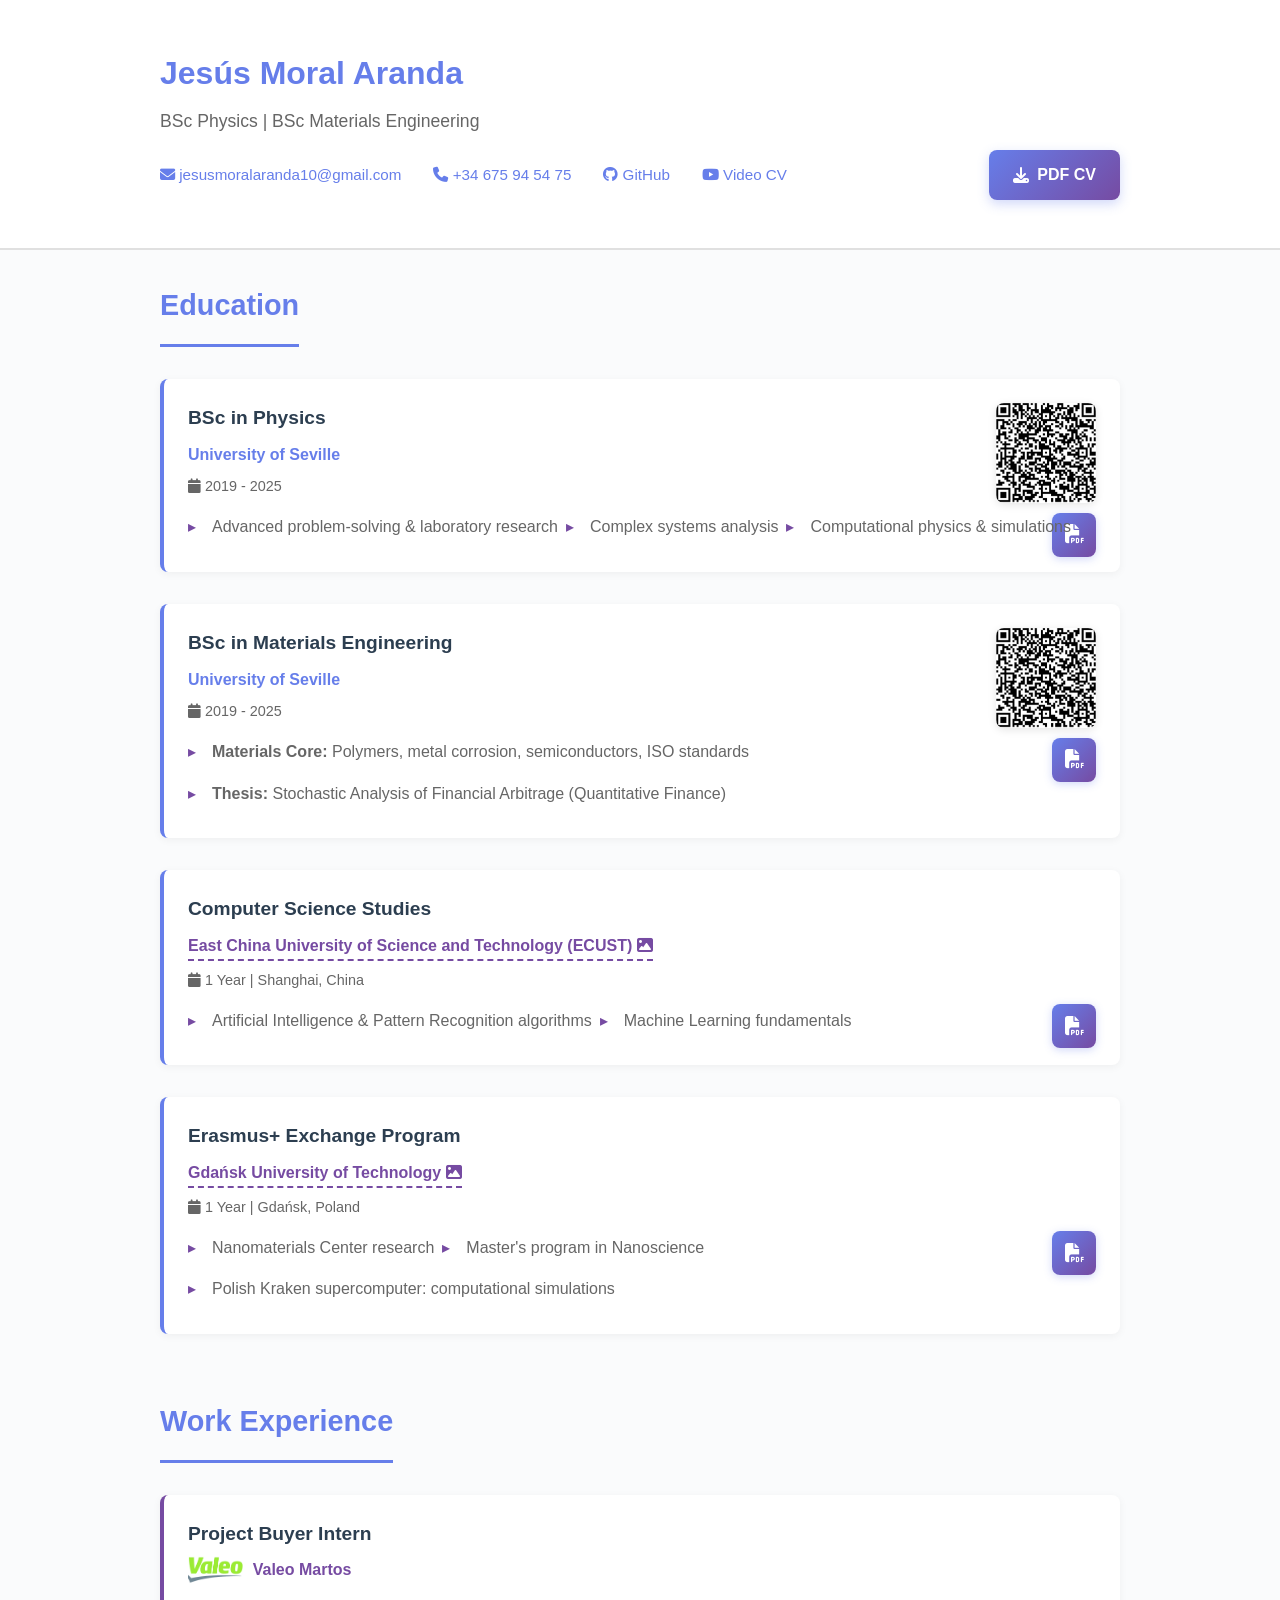
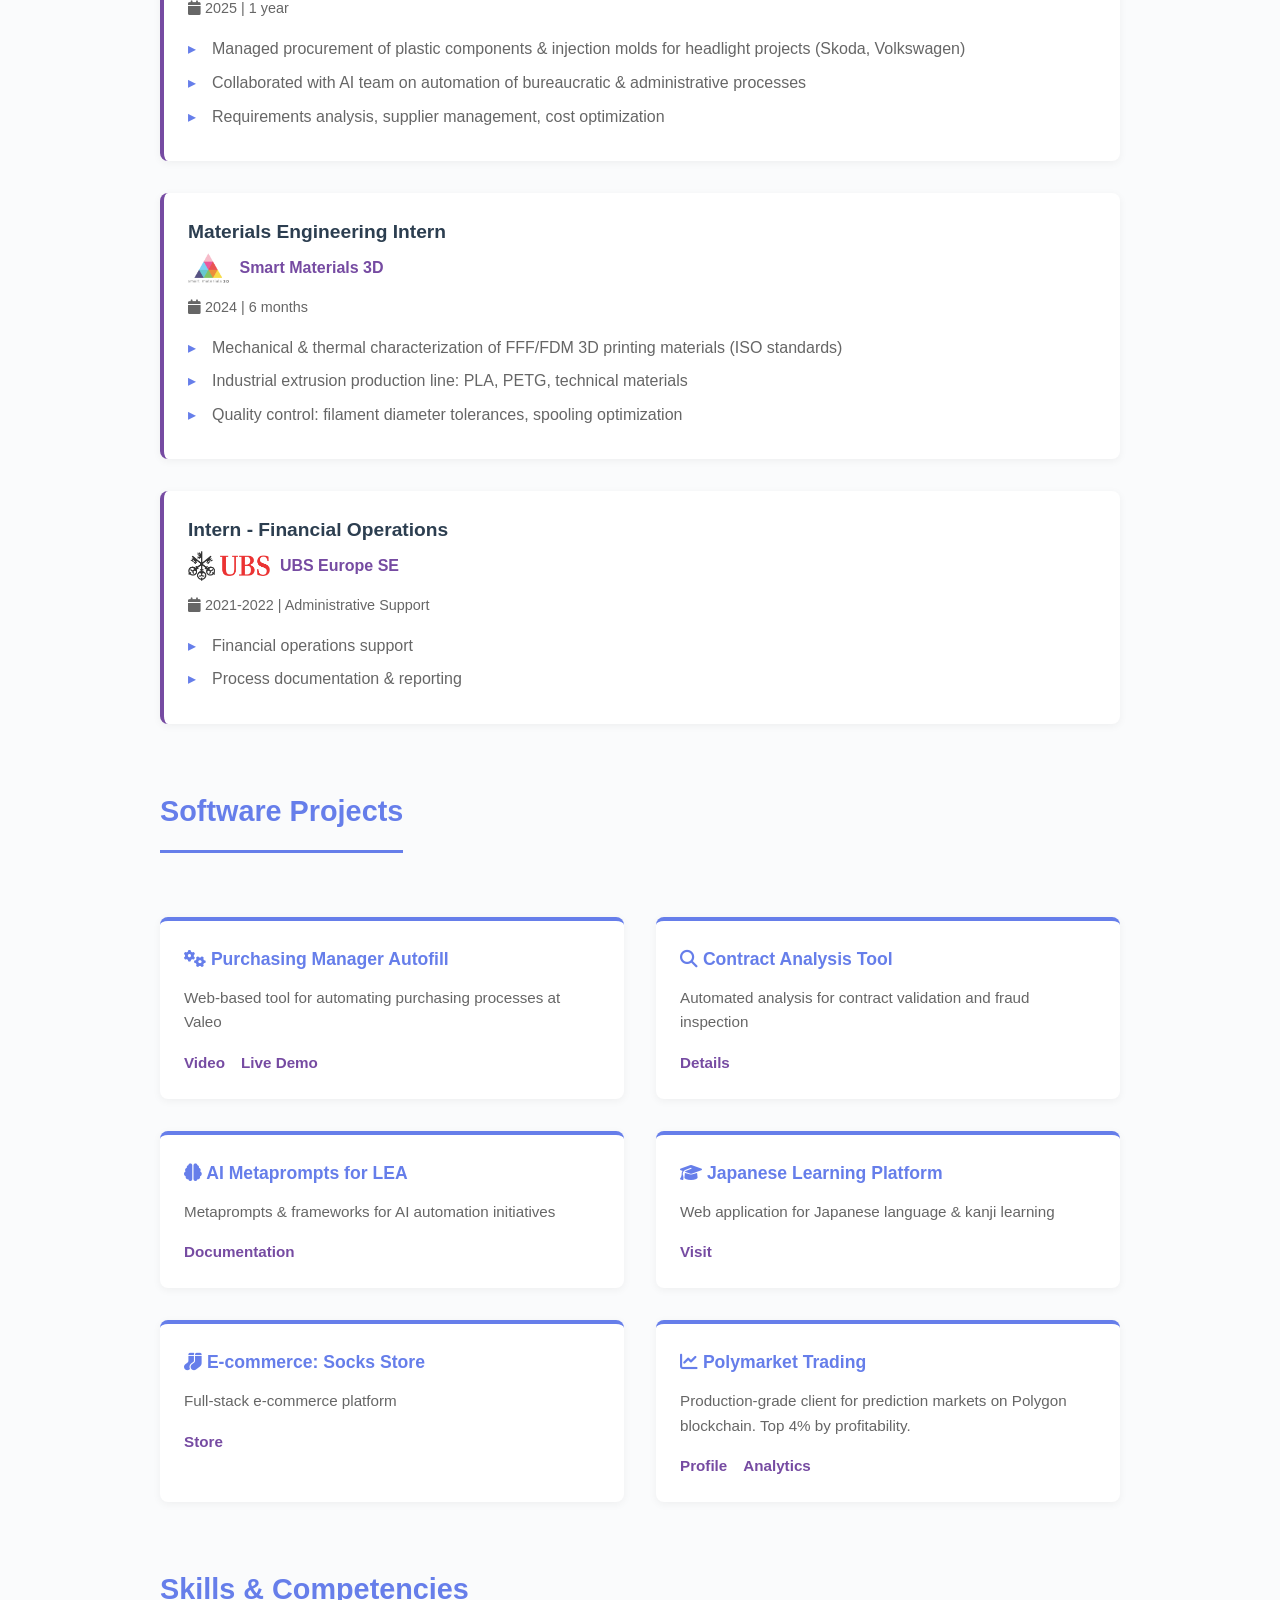
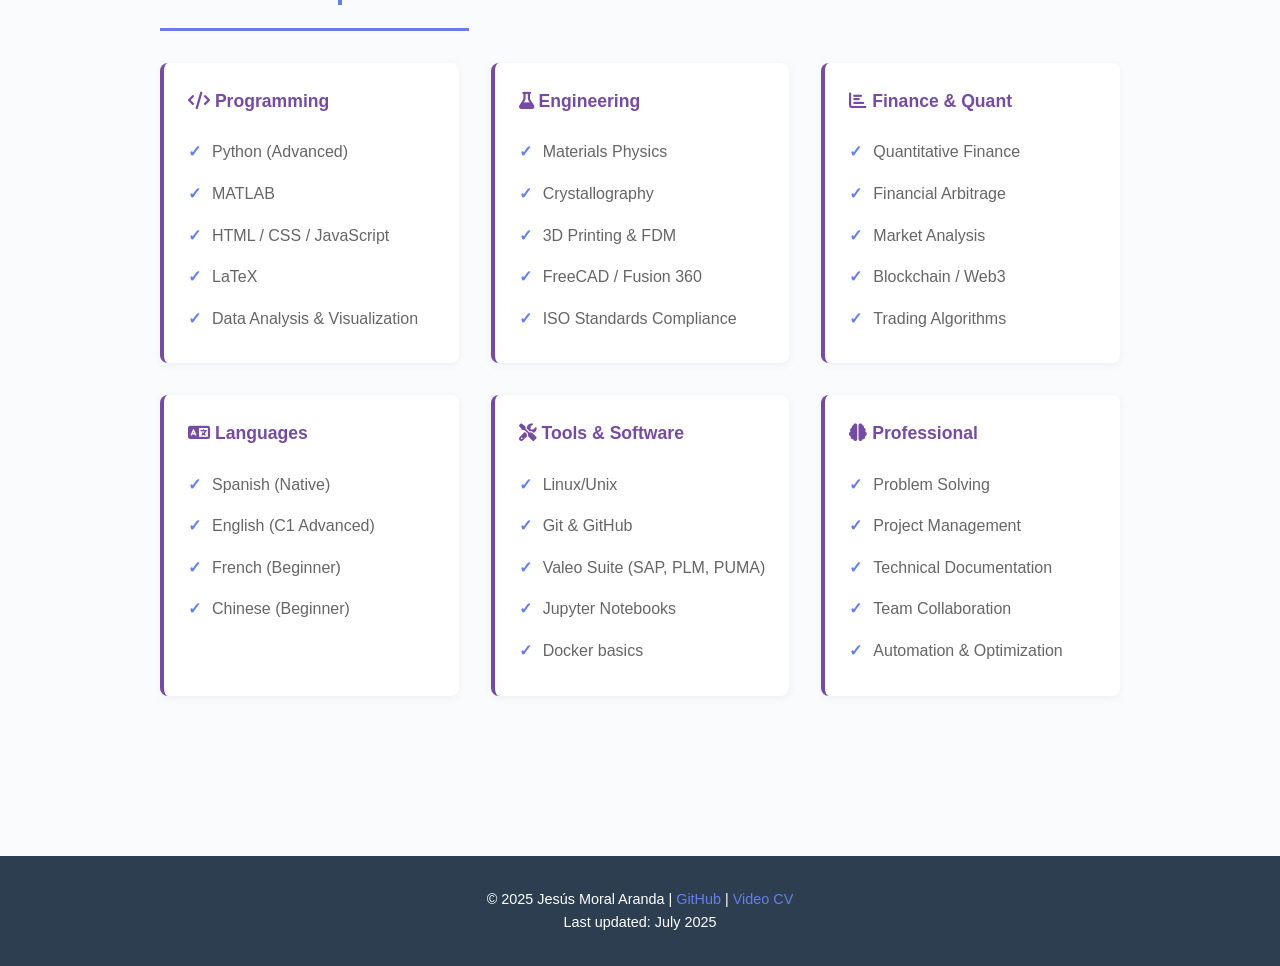
==== docs/index.html @ 6f77e560 "feat: add PDF button for Physics thesis" ====
<!DOCTYPE html>
<html lang="en">
<head>
    <meta charset="UTF-8">
    <meta name="viewport" content="width=device-width, initial-scale=1.0">
    <title>Jesús Moral Aranda - CV & Portfolio</title>
    <link rel="stylesheet" href="https://cdnjs.cloudflare.com/ajax/libs/font-awesome/6.4.0/css/all.min.css">
    <link rel="stylesheet" href="styles.css">
</head>
<body>
    <!-- HEADER -->
    <header>
        <div class="header-container">
            <div class="header-row">
                <div class="header-content">
                    <h1>Jesús Moral Aranda</h1>
                    <p class="title">BSc Physics | BSc Materials Engineering</p>
                </div>
            </div>
            <div class="header-row">
                <div class="header-contact">
                    <a href="mailto:jesusmoralaranda10@gmail.com"><i class="fas fa-envelope"></i> jesusmoralaranda10@gmail.com</a>
                    <a href="tel:+34675945475"><i class="fas fa-phone"></i> +34 675 94 54 75</a>
                    <a href="https://github.com/jeshopenhauer" target="_blank"><i class="fab fa-github"></i> GitHub</a>
                    <a href="https://youtu.be/NktT4GF78wQ?si=XK__W5Q9fHBmczkT" target="_blank"><i class="fab fa-youtube"></i> Video CV</a>
                </div>
                <a href="cv.pdf" class="download-btn" download><i class="fas fa-download"></i> PDF CV</a>
            </div>
        </div>
    </header>

    <div class="container">
        <!-- EDUCATION SECTION -->
        <section id="education">
            <h2 class="section-title">Education</h2>
            <div class="education-grid">
                
                <!-- University of Seville - Physics -->
                <div class="education-item">
                    <h3>BSc in Physics</h3>
                    <p class="institution">University of Seville</p>
                    <p class="duration"><i class="fas fa-calendar"></i> 2019 - 2025</p>
                    <img src="qr.png" alt="QR Code" class="qr-code">
                    <button class="pdf-button" onclick="openPdfModal('tfg_physics.pdf')" title="View Thesis"><i class="fas fa-file-pdf"></i></button>
                    <ul>
                        <li>Advanced problem-solving & laboratory research</li>
                        <li>Complex systems analysis</li>
                        <li>Computational physics & simulations</li>
                    </ul>
                </div>

                <!-- University of Seville - Materials Engineering -->
                <div class="education-item">
                    <h3>BSc in Materials Engineering</h3>
                    <p class="institution">University of Seville</p>
                    <p class="duration"><i class="fas fa-calendar"></i> 2019 - 2025</p>
                    <img src="qr.png" alt="QR Code" class="qr-code">
                    <button class="pdf-button" onclick="openPdfModal('tfgv2-3.pdf')" title="View Thesis"><i class="fas fa-file-pdf"></i></button>
                    <ul>
                        <li><strong>Materials Core:</strong> Polymers, metal corrosion, semiconductors, ISO standards</li>
                        <li><strong>Thesis:</strong> Stochastic Analysis of Financial Arbitrage (Quantitative Finance)</li>
                    </ul>
                </div>

                <!-- ECUST Shanghai -->
                <div class="education-item">
                    <h3>Computer Science Studies</h3>
                    <p class="institution"><span class="hover-image">East China University of Science and Technology (ECUST) <i class="fas fa-image"></i>
                        <span class="image-tooltip">
                            <img src="shanghai.jpg" alt="ECUST Shanghai" onerror="this.src='data:image/svg+xml,%3Csvg xmlns=%22http://www.w3.org/2000/svg%22 width=%22200%22 height=%22120%22%3E%3Crect fill=%22%23ddd%22 width=%22200%22 height=%22120%22/%3E%3Ctext x=%2250%25%22 y=%2250%25%22 text-anchor=%22middle%22 dy=%22.3em%22 fill=%22%23999%22%3EShanghai Campus%3C/text%3E%3C/svg%3E'">
                        </span>
                    </span></p>
                    <p class="duration"><i class="fas fa-calendar"></i> 1 Year | Shanghai, China</p>
                    <button class="pdf-button" onclick="openPdfModal('titanic_final_85.pdf')" title="View Paper"><i class="fas fa-file-pdf"></i></button>
                    <ul>
                        <li>Artificial Intelligence & Pattern Recognition algorithms</li>
                        <li>Machine Learning fundamentals</li>
                    </ul>
                </div>

                <!-- Gdańsk University -->
                <div class="education-item">
                    <h3>Erasmus+ Exchange Program</h3>
                    <p class="institution"><span class="hover-image">Gdańsk University of Technology <i class="fas fa-image"></i>
                        <span class="image-tooltip">
                            <img src="schopenhauer_house_gdansk.jpeg" alt="Gdańsk" onerror="this.src='data:image/svg+xml,%3Csvg xmlns=%22http://www.w3.org/2000/svg%22 width=%22200%22 height=%22120%22%3E%3Crect fill=%22%23ddd%22 width=%22200%22 height=%22120%22/%3E%3Ctext x=%2250%25%22 y=%2250%25%22 text-anchor=%22middle%22 dy=%22.3em%22 fill=%22%23999%22%3EGdańsk Campus%3C/text%3E%3C/svg%3E'">
                            <img src="gdansk2.png" alt="Gdańsk 2" onerror="this.src='data:image/svg+xml,%3Csvg xmlns=%22http://www.w3.org/2000/svg%22 width=%22200%22 height=%22120%22%3E%3Crect fill=%22%23ddd%22 width=%22200%22 height=%22120%22/%3E%3Ctext x=%2250%25%22 y=%2250%25%22 text-anchor=%22middle%22 dy=%22.3em%22 fill=%22%23999%22%3EGdańsk%3C/text%3E%3C/svg%3E'">
                        </span>
                    </span></p>
                    <p class="duration"><i class="fas fa-calendar"></i> 1 Year | Gdańsk, Poland</p>
                    <button class="pdf-button" onclick="openPdfModal('PoM-Project-ZnFe2O4 (1).pdf')" title="View Paper"><i class="fas fa-file-pdf"></i></button>
                    <ul>
                        <li>Nanomaterials Center research</li>
                        <li>Master's program in Nanoscience</li>
                        <li>Polish Kraken supercomputer: computational simulations</li>
                    </ul>
                </div>

            </div>
        </section>

        <!-- EXPERIENCE SECTION -->
        <section id="experience">
            <h2 class="section-title">Work Experience</h2>
            <div class="experience-grid">
                
                <!-- Valeo -->
                <div class="experience-item">
                    <h3>Project Buyer Intern</h3>
                    <p class="company"><img src="valeo.png" alt="Valeo Logo" title="Valeo"> Valeo Martos</p>
                    <p class="duration"><i class="fas fa-calendar"></i> 2025 | 1 year</p>
                    <ul>
                        <li>Managed procurement of plastic components & injection molds for headlight projects (Skoda, Volkswagen)</li>
                        <li>Collaborated with AI team on automation of bureaucratic & administrative processes</li>
                        <li>Requirements analysis, supplier management, cost optimization</li>
                    </ul>
                </div>

                <!-- Smart Materials 3D -->
                <div class="experience-item">
                    <h3>Materials Engineering Intern</h3>
                    <p class="company"><img src="smart3d.png" alt="Smart Materials 3D Logo" title="Smart Materials 3D"> Smart Materials 3D</p>
                    <p class="duration"><i class="fas fa-calendar"></i> 2024 | 6 months</p>
                    <ul>
                        <li>Mechanical & thermal characterization of FFF/FDM 3D printing materials (ISO standards)</li>
                        <li>Industrial extrusion production line: PLA, PETG, technical materials</li>
                        <li>Quality control: filament diameter tolerances, spooling optimization</li>
                    </ul>
                </div>

                <!-- UBS -->
                <div class="experience-item">
                    <h3>Intern - Financial Operations</h3>
                    <p class="company"><img src="UBS_Logo.png" alt="UBS Logo" title="UBS"> UBS Europe SE</p>
                    <p class="duration"><i class="fas fa-calendar"></i> 2021-2022 | Administrative Support</p>
                    <ul>
                        <li>Financial operations support</li>
                        <li>Process documentation & reporting</li>
                    </ul>
                </div>

            </div>
        </section>

        <!-- PROJECTS SECTION -->
        <section id="projects">
            <h2 class="section-title">Software Projects</h2>
            <div class="projects-grid">
                
                <div class="project-card">
                    <h3><i class="fas fa-cogs"></i> Purchasing Manager Autofill</h3>
                    <p>Web-based tool for automating purchasing processes at Valeo</p>
                    <div class="project-links">
                        <a href="https://youtu.be/XA8EPffjeOA?si=l2vbUcBY0C_4xURB" class="project-link" target="_blank">Video</a>
                        <a href="https://jeshopenhauer.github.io/gestorpedidos/" class="project-link" target="_blank">Live Demo</a>
                    </div>
                </div>

                <div class="project-card">
                    <h3><i class="fas fa-search"></i> Contract Analysis Tool</h3>
                    <p>Automated analysis for contract validation and fraud inspection</p>
                    <div class="project-links">
                        <a href="https://drive.google.com/file/d/17K6Fm2p2RJRtMZANzL0uJHsXqDitqMs6/view" class="project-link" target="_blank">Details</a>
                    </div>
                </div>

                <div class="project-card">
                    <h3><i class="fas fa-brain"></i> AI Metaprompts for LEA</h3>
                    <p>Metaprompts & frameworks for AI automation initiatives</p>
                    <div class="project-links">
                        <a href="https://drive.google.com/file/d/12ed9nTrP3gUoNMfn2kSgexmWSqgmsU5U/view" class="project-link" target="_blank">Documentation</a>
                    </div>
                </div>

                <div class="project-card">
                    <h3><i class="fas fa-graduation-cap"></i> Japanese Learning Platform</h3>
                    <p>Web application for Japanese language & kanji learning</p>
                    <div class="project-links">
                        <a href="https://kanjilist-git-main-alemxrals-projects.vercel.app/" class="project-link" target="_blank">Visit</a>
                    </div>
                </div>

                <div class="project-card">
                    <h3><i class="fas fa-socks"></i> E-commerce: Socks Store</h3>
                    <p>Full-stack e-commerce platform</p>
                    <div class="project-links">
                        <a href="https://miemiesocks.vercel.app/" class="project-link" target="_blank">Store</a>
                    </div>
                </div>

                <div class="project-card">
                    <h3><i class="fas fa-chart-line"></i> Polymarket Trading</h3>
                    <p>Production-grade client for prediction markets on Polygon blockchain. Top 4% by profitability.</p>
                    <div class="project-links">
                        <a href="https://polymarket.com/@almo" class="project-link" target="_blank">Profile</a>
                        <a href="https://www.hashdive.com/Analyze_User?user_address=0xf937dbe9976ac34157b30dd55bdbf248458f6b43" class="project-link" target="_blank">Analytics</a>
                    </div>
                </div>

            </div>
        </section>

        <!-- SKILLS SECTION -->
        <section id="skills">
            <h2 class="section-title">Skills & Competencies</h2>
            <div class="skills-grid">
                
                <div class="skill-category">
                    <h3><i class="fas fa-code"></i> Programming</h3>
                    <ul>
                        <li>Python (Advanced)</li>
                        <li>MATLAB</li>
                        <li>HTML / CSS / JavaScript</li>
                        <li>LaTeX</li>
                        <li>Data Analysis & Visualization</li>
                    </ul>
                </div>

                <div class="skill-category">
                    <h3><i class="fas fa-flask"></i> Engineering</h3>
                    <ul>
                        <li>Materials Physics</li>
                        <li>Crystallography</li>
                        <li>3D Printing & FDM</li>
                        <li>FreeCAD / Fusion 360</li>
                        <li>ISO Standards Compliance</li>
                    </ul>
                </div>

                <div class="skill-category">
                    <h3><i class="fas fa-chart-bar"></i> Finance & Quant</h3>
                    <ul>
                        <li>Quantitative Finance</li>
                        <li>Financial Arbitrage</li>
                        <li>Market Analysis</li>
                        <li>Blockchain / Web3</li>
                        <li>Trading Algorithms</li>
                    </ul>
                </div>

                <div class="skill-category">
                    <h3><i class="fas fa-language"></i> Languages</h3>
                    <ul>
                        <li>Spanish (Native)</li>
                        <li>English (C1 Advanced)</li>
                        <li>French (Beginner)</li>
                        <li>Chinese (Beginner)</li>
                    </ul>
                </div>

                <div class="skill-category">
                    <h3><i class="fas fa-tools"></i> Tools & Software</h3>
                    <ul>
                        <li>Linux/Unix</li>
                        <li>Git & GitHub</li>
                        <li>Valeo Suite (SAP, PLM, PUMA)</li>
                        <li>Jupyter Notebooks</li>
                        <li>Docker basics</li>
                    </ul>
                </div>

                <div class="skill-category">
                    <h3><i class="fas fa-brain"></i> Professional</h3>
                    <ul>
                        <li>Problem Solving</li>
                        <li>Project Management</li>
                        <li>Technical Documentation</li>
                        <li>Team Collaboration</li>
                        <li>Automation & Optimization</li>
                    </ul>
                </div>

            </div>
        </section>

    </div>

    <!-- FOOTER -->
    <footer>
        <p>&copy; 2025 Jesús Moral Aranda | <a href="https://github.com/jeshopenhauer">GitHub</a> | <a href="https://youtu.be/LlHxzisz39U">Video CV</a></p>
        <p>Last updated: July 2025</p>
    </footer>

    <script src="script.js"></script>
</body>
</html>
---- docs/styles.css ----
* {
    margin: 0;
    padding: 0;
    box-sizing: border-box;
}

:root {
    --primary: #667eea;
    --secondary: #764ba2;
    --accent: #ff6b6b;
    --light-bg: #f8f9fa;
    --border: #e0e0e0;
    --text-dark: #2c3e50;
    --text-light: #666;
    --transition: 0.3s ease;
}

html {
    scroll-behavior: smooth;
}

body {
    font-family: 'Segoe UI', Tahoma, Geneva, Verdana, sans-serif;
    line-height: 1.6;
    color: var(--text-dark);
    background: #fafbfc;
}

/* ===== HEADER ===== */
header {
    background: white;
    border-bottom: 2px solid var(--border);
    padding: 3rem 0;
    position: sticky;
    top: 0;
    z-index: 100;
}

.header-container {
    max-width: 1000px;
    margin: 0 auto;
    padding: 0 20px;
    display: flex;
    flex-direction: column;
    gap: 15px;
}

.header-row {
    display: flex;
    justify-content: space-between;
    align-items: center;
    flex-wrap: wrap;
    gap: 20px;
}

.header-content h1 {
    color: var(--primary);
    font-size: 2em;
    margin-bottom: 0.5rem;
}

.header-content .title {
    color: var(--text-light);
    font-size: 1.1em;
    font-weight: 300;
}

.header-contact {
    display: flex;
    gap: 2rem;
    font-size: 0.95em;
    flex-wrap: wrap;
}

.header-contact a {
    color: var(--primary);
    text-decoration: none;
    transition: color var(--transition);
}

.header-contact a:hover {
    color: var(--secondary);
}

.download-btn {
    display: inline-flex;
    align-items: center;
    gap: 8px;
    background: linear-gradient(135deg, var(--primary), var(--secondary));
    color: white;
    padding: 12px 24px;
    border-radius: 8px;
    text-decoration: none;
    font-weight: 600;
    transition: transform var(--transition), box-shadow var(--transition);
    box-shadow: 0 4px 12px rgba(102, 126, 234, 0.3);
}

.download-btn:hover {
    transform: translateY(-2px);
    box-shadow: 0 6px 20px rgba(102, 126, 234, 0.4);
}

/* ===== MAIN CONTAINER ===== */
.container {
    max-width: 1000px;
    margin: 0 auto;
    padding: 2rem 20px;
}

/* ===== SECTIONS ===== */
section {
    margin-bottom: 4rem;
}

.section-title {
    color: var(--primary);
    font-size: 1.8em;
    margin-bottom: 2rem;
    padding-bottom: 1rem;
    border-bottom: 3px solid var(--primary);
    display: inline-block;
}

/* ===== EDUCATION ===== */
.education-grid {
    display: grid;
    gap: 2rem;
}

.education-item {
    background: white;
    border-left: 4px solid var(--primary);
    padding: 1.5rem;
    border-radius: 8px;
    box-shadow: 0 2px 8px rgba(0,0,0,0.05);
    transition: all var(--transition);
    position: relative;
}

.education-item:hover {
    box-shadow: 0 8px 20px rgba(102, 126, 234, 0.15);
    transform: translateY(-2px);
}

.education-item h3 {
    color: var(--text-dark);
    font-size: 1.2em;
    margin-bottom: 0.5rem;
}

.education-item .institution {
    color: var(--primary);
    font-weight: 600;
    margin-bottom: 0.5rem;
}

.education-item .duration {
    color: var(--text-light);
    font-size: 0.9em;
    margin-bottom: 1rem;
}

.education-item ul {
    list-style: none;
    margin-top: 1rem;
    display: flex;
    flex-wrap: wrap;
    gap: 0.5rem;
    align-items: flex-start;
}

.education-item li {
    color: var(--text-light);
    margin-bottom: 0.5rem;
    padding-left: 1.5rem;
    position: relative;
}

.education-item li:before {
    content: "▸";
    position: absolute;
    left: 0;
    color: var(--secondary);
}

.qr-code {
    position: absolute;
    top: 1.5rem;
    right: 1.5rem;
    width: 100px;
    height: 100px;
    border-radius: 8px;
    box-shadow: 0 2px 8px rgba(0,0,0,0.1);
}

/* PDF Button */
.pdf-button {
    position: absolute;
    top: calc(1.5rem + 100px + 10px);
    right: 1.5rem;
    width: 44px;
    height: 44px;
    background: linear-gradient(135deg, var(--primary), var(--secondary));
    color: white;
    border: none;
    border-radius: 8px;
    cursor: pointer;
    font-size: 1.2em;
    transition: all var(--transition);
    box-shadow: 0 2px 8px rgba(102, 126, 234, 0.3);
    display: flex;
    align-items: center;
    justify-content: center;
}

.pdf-button:hover {
    transform: scale(1.1);
    box-shadow: 0 4px 12px rgba(102, 126, 234, 0.4);
}

/* ===== HOVER IMAGE TOOLTIP ===== */
.hover-image {
    position: relative;
    cursor: pointer;
    color: var(--secondary);
    font-weight: 600;
    border-bottom: 2px dashed var(--secondary);
    transition: color var(--transition);
    display: inline-block;
}

.hover-image:hover {
    color: var(--primary);
}

/* PDF Hover System */
.hover-pdf {
    position: relative;
    cursor: pointer;
    color: var(--secondary);
    font-weight: 600;
    margin-left: 8px;
    transition: color var(--transition);
    display: inline-block;
}

.hover-pdf:hover {
    color: var(--primary);
}

.pdf-tooltip {
    position: fixed;
    background: white;
    border-radius: 12px;
    padding: 24px;
    top: 50%;
    left: 50%;
    transform: translate(-50%, -50%) scale(0.8);
    opacity: 0;
    visibility: hidden;
    transition: opacity var(--transition), visibility var(--transition), transform var(--transition);
    box-shadow: 0 20px 60px rgba(0,0,0,0.3);
    max-width: 500px;
    width: 90vw;
    z-index: 9999;
    display: flex;
    flex-direction: column;
    align-items: center;
    gap: 16px;
}

.pdf-tooltip.active {
    opacity: 1;
    visibility: visible;
    transform: translate(-50%, -50%) scale(1);
}

.pdf-link {
    display: inline-flex;
    align-items: center;
    gap: 8px;
    background: linear-gradient(135deg, var(--primary), var(--secondary));
    color: white;
    padding: 14px 28px;
    border-radius: 8px;
    text-decoration: none;
    font-weight: 600;
    transition: all var(--transition);
    box-shadow: 0 4px 12px rgba(102, 126, 234, 0.3);
}

.pdf-link:hover {
    transform: translateY(-2px);
    box-shadow: 0 6px 20px rgba(102, 126, 234, 0.4);
}

/* PDF Viewer Modal */
#pdf-viewer-modal {
    position: fixed;
    top: 0;
    left: 0;
    width: 100%;
    height: 100%;
    background: rgba(0, 0, 0, 0.8);
    opacity: 0;
    visibility: hidden;
    transition: opacity var(--transition), visibility var(--transition);
    z-index: 10000;
    display: flex;
    align-items: center;
    justify-content: center;
    padding: 20px;
}

#pdf-viewer-modal.active {
    opacity: 1;
    visibility: visible;
}

.pdf-viewer-container {
    background: white;
    border-radius: 12px;
    width: 100%;
    max-width: 900px;
    height: 90vh;
    max-height: 800px;
    display: flex;
    flex-direction: column;
    box-shadow: 0 20px 60px rgba(0,0,0,0.4);
    position: relative;
}

.pdf-viewer-header {
    display: flex;
    justify-content: space-between;
    align-items: center;
    padding: 16px 24px;
    border-bottom: 1px solid var(--border);
}

.pdf-viewer-title {
    font-size: 1.1em;
    font-weight: 600;
    color: var(--text-dark);
}

.pdf-viewer-close {
    width: 36px;
    height: 36px;
    background: none;
    border: none;
    cursor: pointer;
    font-size: 24px;
    color: var(--text-dark);
    transition: all var(--transition);
    display: flex;
    align-items: center;
    justify-content: center;
}

.pdf-viewer-close:hover {
    background: var(--light-bg);
    border-radius: 50%;
}

.pdf-viewer-content {
    flex: 1;
    overflow: auto;
}

iframe.pdf-iframe {
    width: 100%;
    height: 100%;
    border: none;
}

/* Image Modal Overlay */
.image-modal-overlay {
    position: fixed;
    top: 0;
    left: 0;
    width: 100%;
    height: 100%;
    background: rgba(0, 0, 0, 0.6);
    opacity: 0;
    visibility: hidden;
    transition: opacity var(--transition), visibility var(--transition);
    z-index: 9998;
    pointer-events: none;
}

.image-modal-overlay.active {
    opacity: 1;
    visibility: visible;
    pointer-events: auto;
}

/* Image Modal */
.image-tooltip {
    position: fixed;
    background: white;
    border-radius: 12px;
    padding: 24px;
    top: 50%;
    left: 50%;
    transform: translate(-50%, -50%) scale(0.8);
    opacity: 0;
    visibility: hidden;
    transition: opacity var(--transition), visibility var(--transition), transform var(--transition);
    box-shadow: 0 20px 60px rgba(0,0,0,0.3);
    max-width: 500px;
    width: 90vw;
    z-index: 9999;
    display: flex;
    flex-direction: column;
    align-items: center;
}

.image-tooltip.active {
    opacity: 1;
    visibility: visible;
    transform: translate(-50%, -50%) scale(1);
}

.image-tooltip img {
    width: 100%;
    max-width: 450px;
    height: auto;
    border-radius: 8px;
    display: block;
    box-shadow: 0 4px 16px rgba(0,0,0,0.1);
}

/* Image Gallery for Multiple Images */
.image-gallery {
    display: flex;
    gap: 12px;
    justify-content: center;
    flex-wrap: wrap;
    width: 100%;
}

.gallery-item {
    flex: 1;
    min-width: 200px;
    max-width: 220px;
}

.gallery-item img {
    width: 100%;
    height: auto;
    border-radius: 8px;
    display: block;
    box-shadow: 0 4px 16px rgba(0,0,0,0.1);
}

.image-tooltip-title {
    margin-bottom: 16px;
    font-size: 1.2em;
    font-weight: 600;
    color: var(--text-dark);
    text-align: center;
    width: 100%;
}

.close-modal {
    position: absolute;
    top: 12px;
    right: 12px;
    width: 32px;
    height: 32px;
    background: white;
    border: none;
    border-radius: 50%;
    cursor: pointer;
    display: flex;
    align-items: center;
    justify-content: center;
    color: var(--text-dark);
    font-size: 1.5em;
    transition: all var(--transition);
    box-shadow: 0 2px 8px rgba(0,0,0,0.1);
}

.close-modal:hover {
    background: var(--light-bg);
    transform: scale(1.1);
}

/* ===== EXPERIENCE ===== */
.experience-grid {
    display: grid;
    gap: 2rem;
}

.experience-item {
    background: white;
    border-left: 4px solid var(--secondary);
    padding: 1.5rem;
    border-radius: 8px;
    box-shadow: 0 2px 8px rgba(0,0,0,0.05);
    transition: all var(--transition);
}

.experience-item:hover {
    box-shadow: 0 8px 20px rgba(118, 75, 162, 0.15);
    transform: translateY(-2px);
}

.experience-item h3 {
    color: var(--text-dark);
    font-size: 1.2em;
    margin-bottom: 0.3rem;
}

.experience-item .company {
    color: var(--secondary);
    font-weight: 600;
    margin-bottom: 0.8rem;
    display: flex;
    align-items: center;
    gap: 10px;
}

.experience-item .company img {
    height: 30px;
    width: auto;
    object-fit: contain;
    opacity: 0.8;
    transition: opacity var(--transition);
}

.experience-item:hover .company img {
    opacity: 1;
}

.experience-item .duration {
    color: var(--text-light);
    font-size: 0.9em;
    margin-bottom: 1rem;
}

.experience-item ul {
    list-style: none;
    margin-top: 1rem;
}

.experience-item li {
    color: var(--text-light);
    margin-bottom: 0.5rem;
    padding-left: 1.5rem;
    position: relative;
}

.experience-item li:before {
    content: "▸";
    position: absolute;
    left: 0;
    color: var(--primary);
}

/* ===== PROJECTS ===== */
.projects-grid {
    display: grid;
    grid-template-columns: repeat(auto-fit, minmax(300px, 1fr));
    gap: 2rem;
    margin-top: 2rem;
}

.project-card {
    background: white;
    border-radius: 8px;
    padding: 1.5rem;
    border-top: 4px solid var(--primary);
    box-shadow: 0 2px 8px rgba(0,0,0,0.05);
    transition: all var(--transition);
}

.project-card:hover {
    transform: translateY(-6px);
    box-shadow: 0 12px 28px rgba(102, 126, 234, 0.2);
    border-top: 4px solid var(--secondary);
}

.project-card h3 {
    color: var(--primary);
    margin-bottom: 0.8rem;
    font-size: 1.1em;
}

.project-card p {
    color: var(--text-light);
    margin-bottom: 1rem;
    font-size: 0.95em;
}

.project-links {
    display: flex;
    flex-wrap: wrap;
    gap: 1rem;
}

.project-link {
    color: var(--secondary);
    text-decoration: none;
    font-weight: 600;
    font-size: 0.95em;
    transition: color var(--transition);
    position: relative;
}

.project-link:hover {
    color: var(--primary);
}

.project-link::after {
    content: '';
    position: absolute;
    width: 0;
    height: 2px;
    bottom: -3px;
    left: 0;
    background: var(--primary);
    transition: width var(--transition);
}

.project-link:hover::after {
    width: 100%;
}

/* ===== SKILLS ===== */
.skills-grid {
    display: grid;
    grid-template-columns: repeat(auto-fit, minmax(250px, 1fr));
    gap: 2rem;
}

.skill-category {
    background: white;
    padding: 1.5rem;
    border-radius: 8px;
    border-left: 4px solid var(--secondary);
    box-shadow: 0 2px 8px rgba(0,0,0,0.05);
    transition: all var(--transition);
}

.skill-category:hover {
    transform: translateY(-2px);
    box-shadow: 0 8px 20px rgba(118, 75, 162, 0.15);
}

.skill-category h3 {
    color: var(--secondary);
    margin-bottom: 1rem;
    font-size: 1.1em;
}

.skill-category ul {
    list-style: none;
}

.skill-category li {
    color: var(--text-light);
    padding: 0.5rem 0;
    padding-left: 1.5rem;
    position: relative;
    transition: color var(--transition), transform var(--transition);
}

.skill-category li:before {
    content: "✓";
    position: absolute;
    left: 0;
    color: var(--primary);
    font-weight: bold;
}

.skill-category li:hover {
    color: var(--primary);
    transform: translateX(5px);
}

/* ===== FOOTER ===== */
footer {
    background: var(--text-dark);
    color: white;
    text-align: center;
    padding: 2rem;
    margin-top: 4rem;
    font-size: 0.9em;
}

footer a {
    color: var(--primary);
    text-decoration: none;
    transition: color var(--transition);
}

footer a:hover {
    color: var(--secondary);
}

/* ===== RESPONSIVE ===== */
@media (max-width: 768px) {
    .header-container {
        flex-direction: column;
        align-items: flex-start;
        gap: 1rem;
    }

    .header-contact {
        gap: 1rem;
        font-size: 0.85em;
        flex-direction: column;
    }

    .section-title {
        font-size: 1.4em;
    }

    .projects-grid {
        grid-template-columns: 1fr;
    }

    .skills-grid {
        grid-template-columns: 1fr;
    }

    .header-content h1 {
        font-size: 1.5em;
    }
}
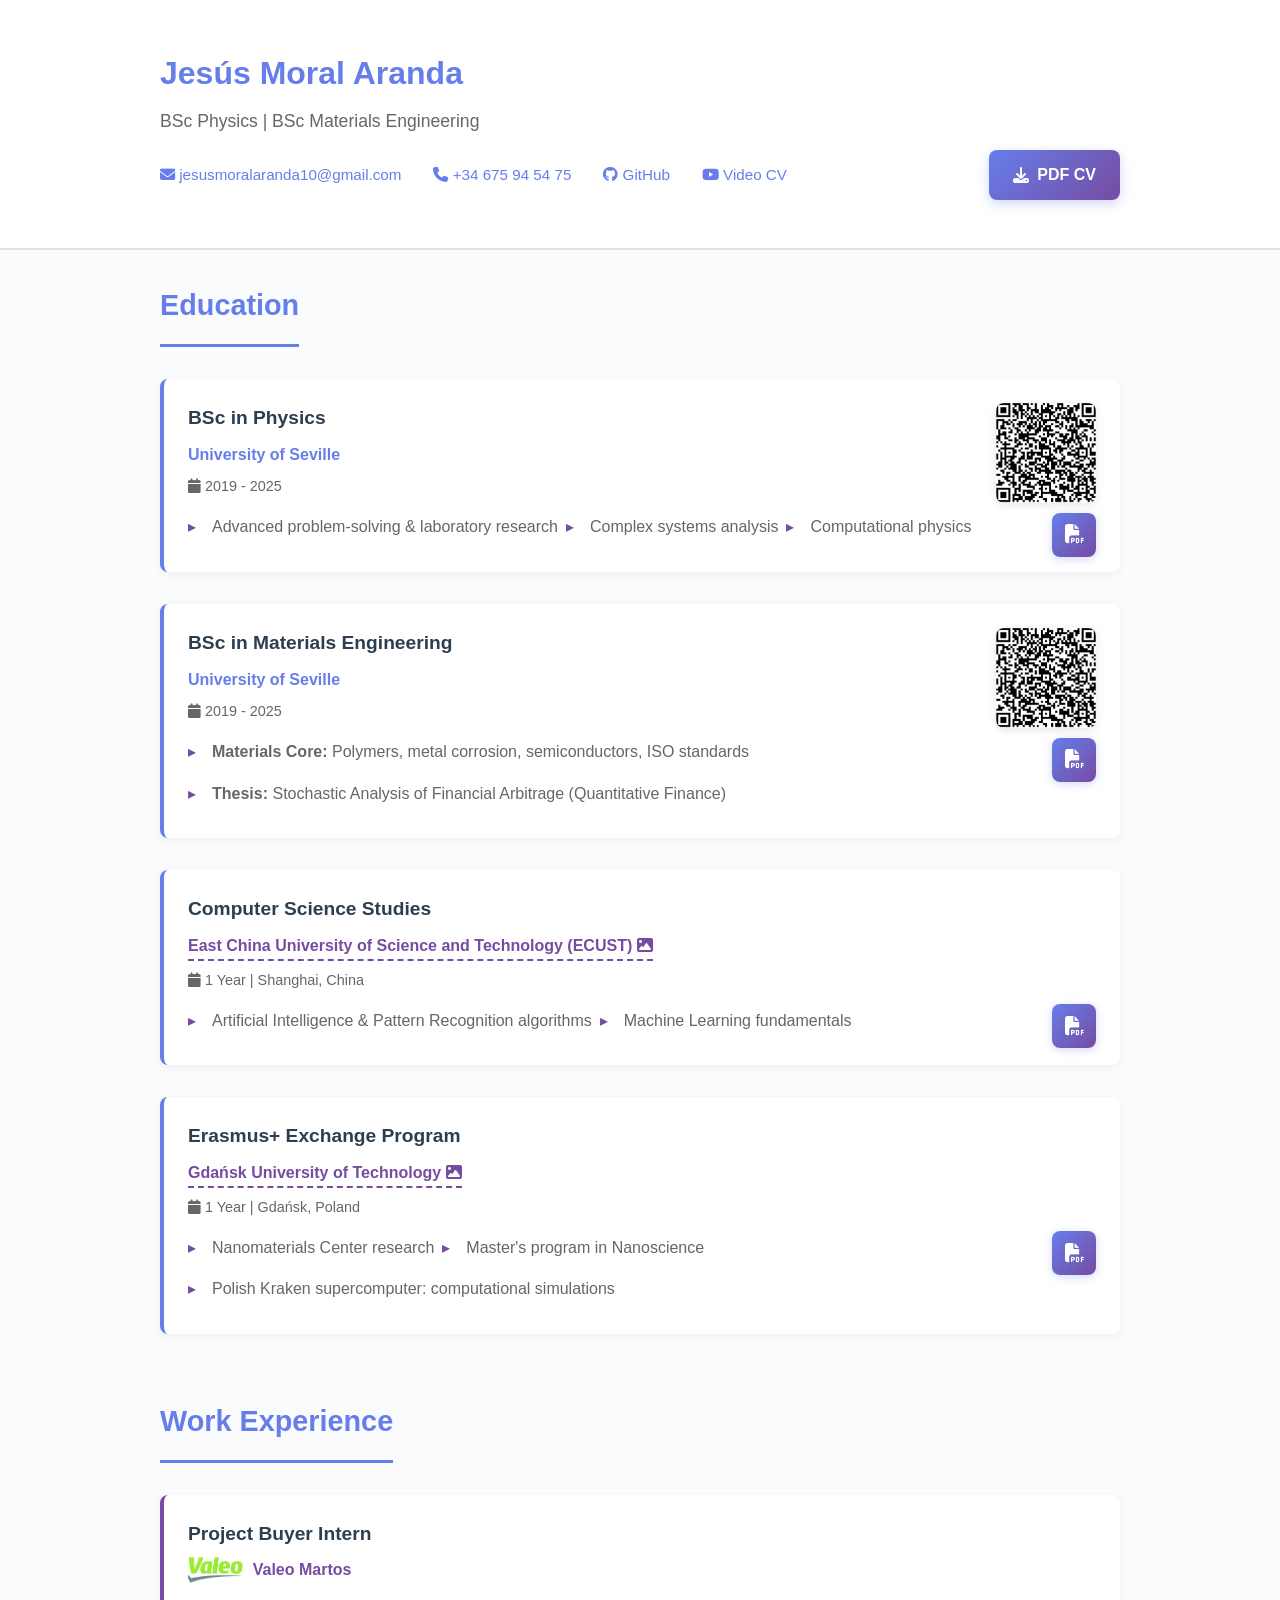
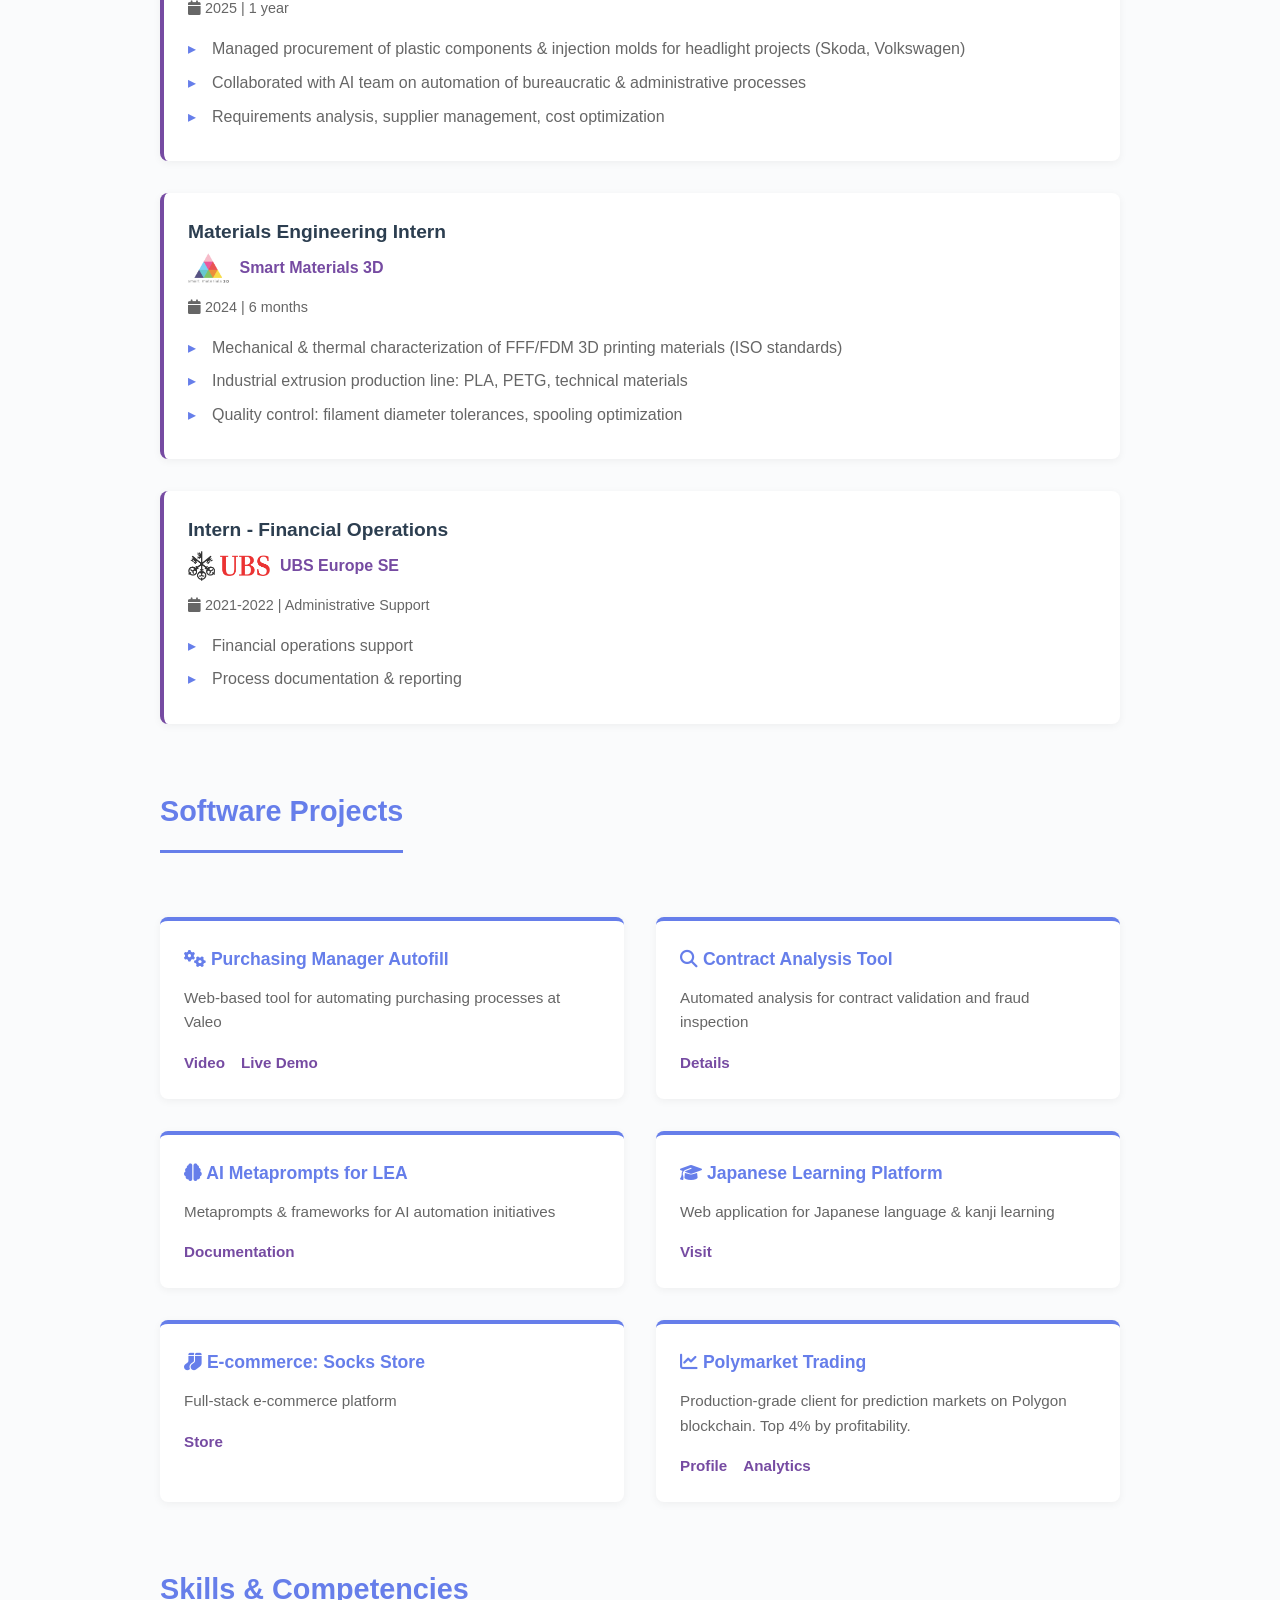
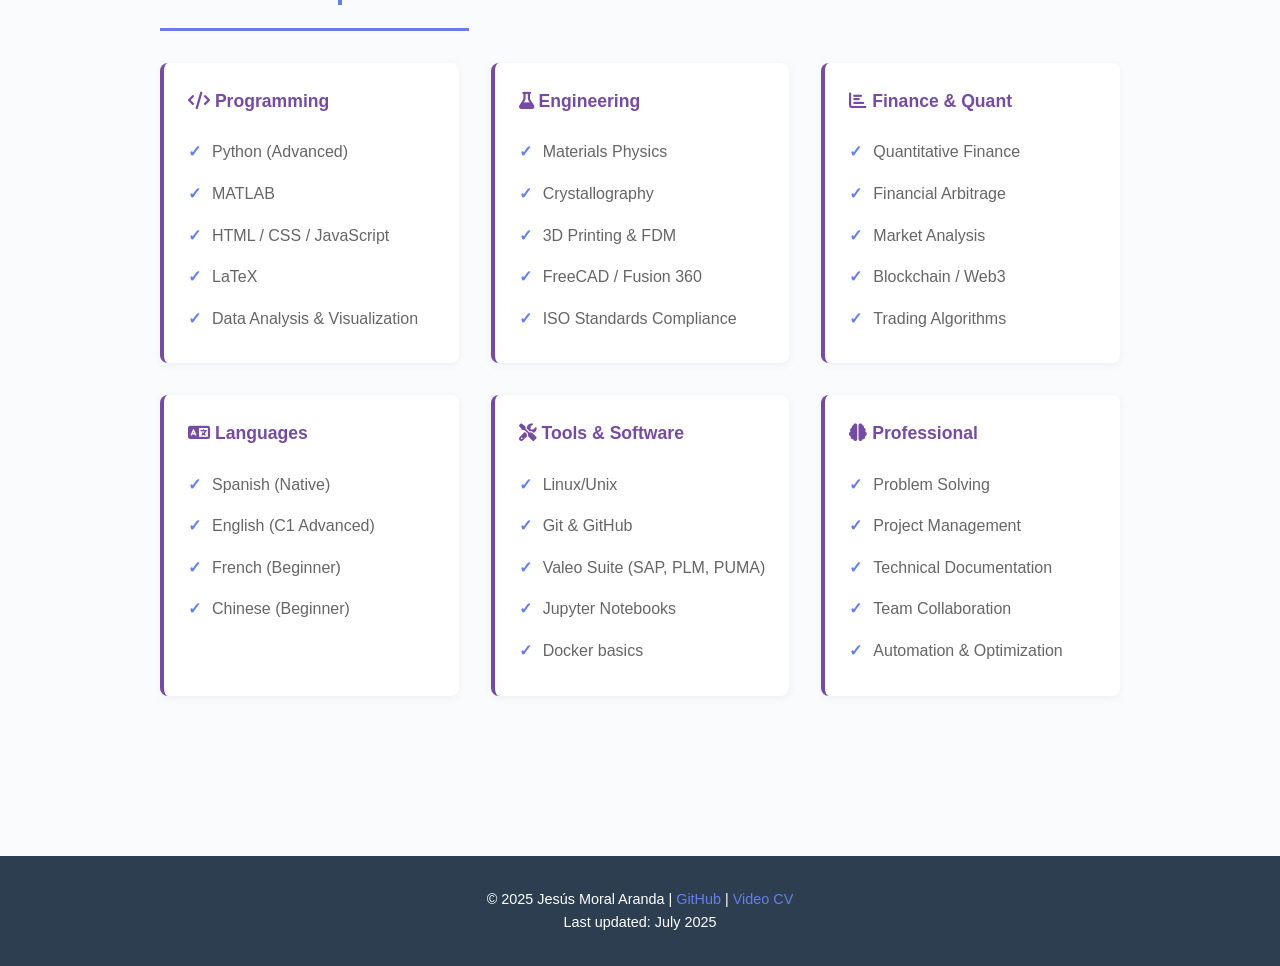
==== commit 31085bd4: "feat: add PDF button for Physics thesis" ====
--- a/docs/index.html
+++ b/docs/index.html
@@ -45,7 +45,7 @@
                     <ul>
                         <li>Advanced problem-solving & laboratory research</li>
                         <li>Complex systems analysis</li>
-                        <li>Computational physics & simulations</li>
+                        <li>Computational physics</li>
                     </ul>
                 </div>
 
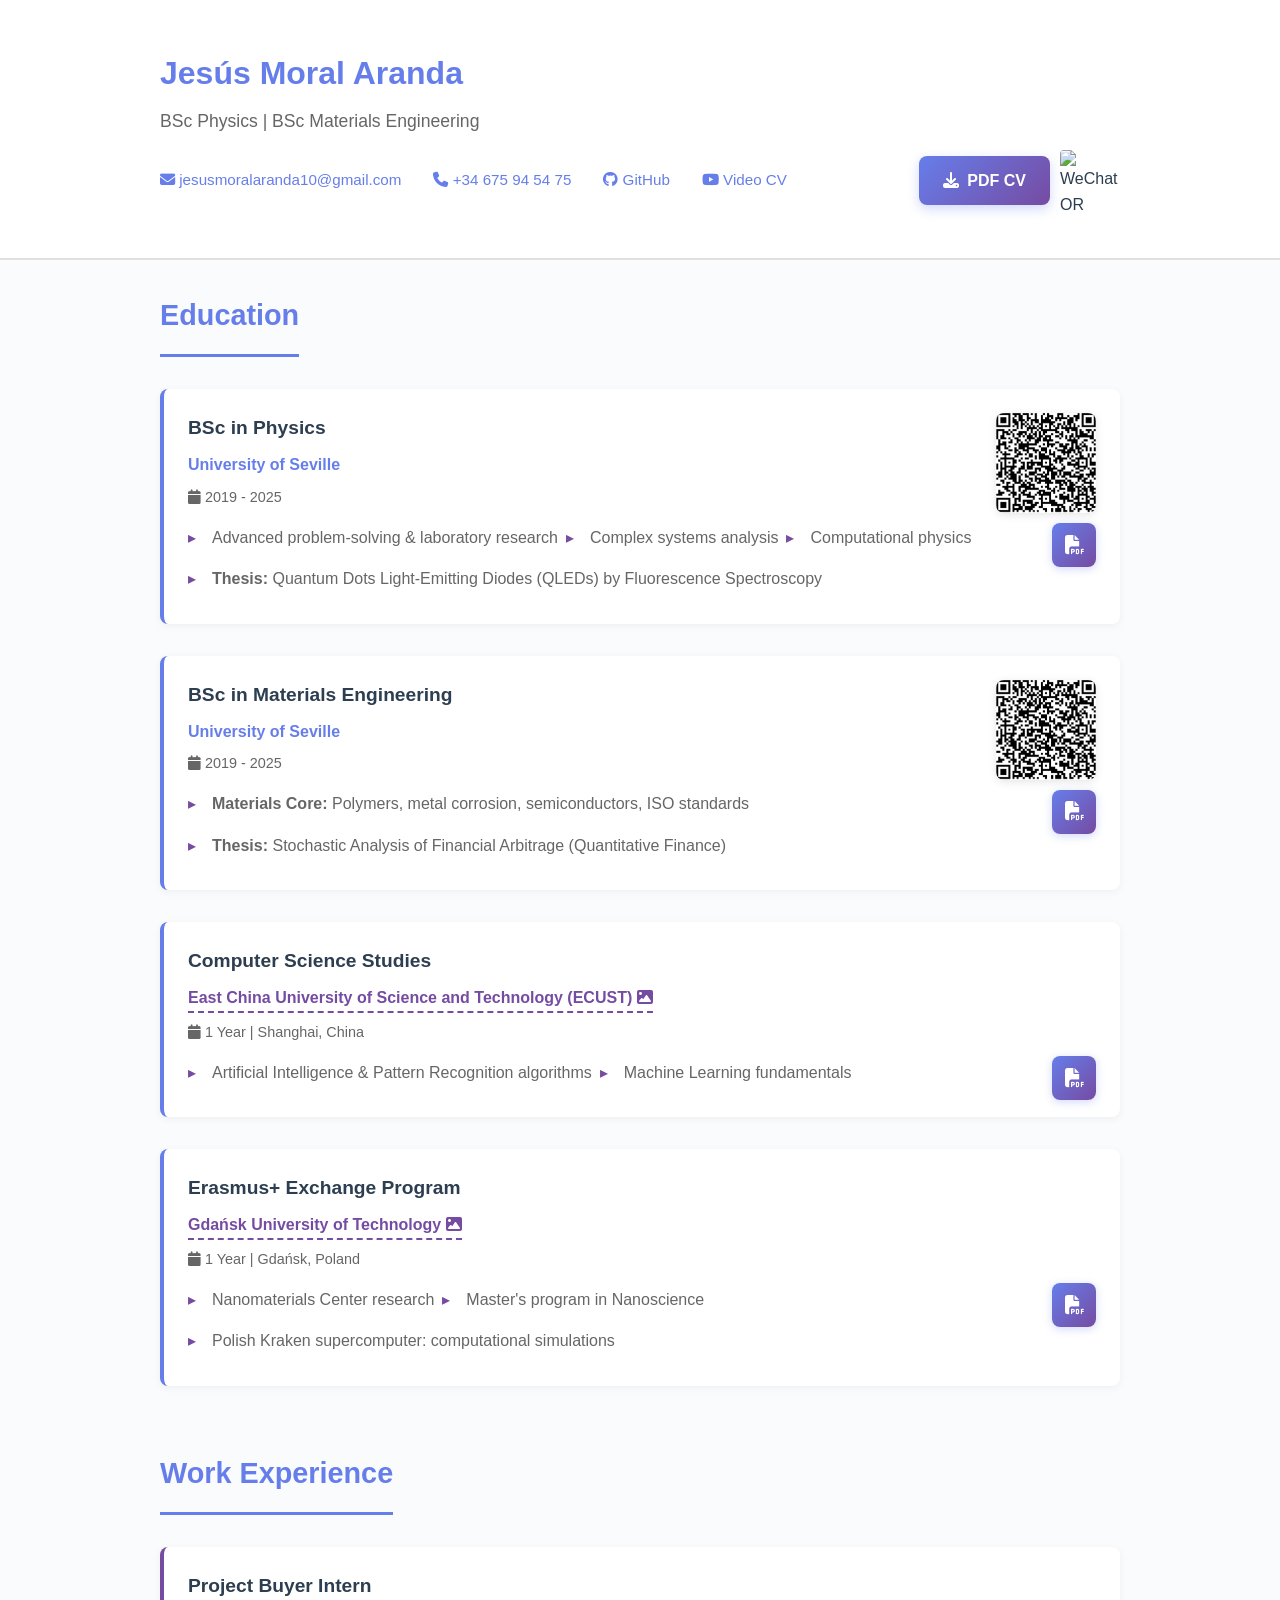
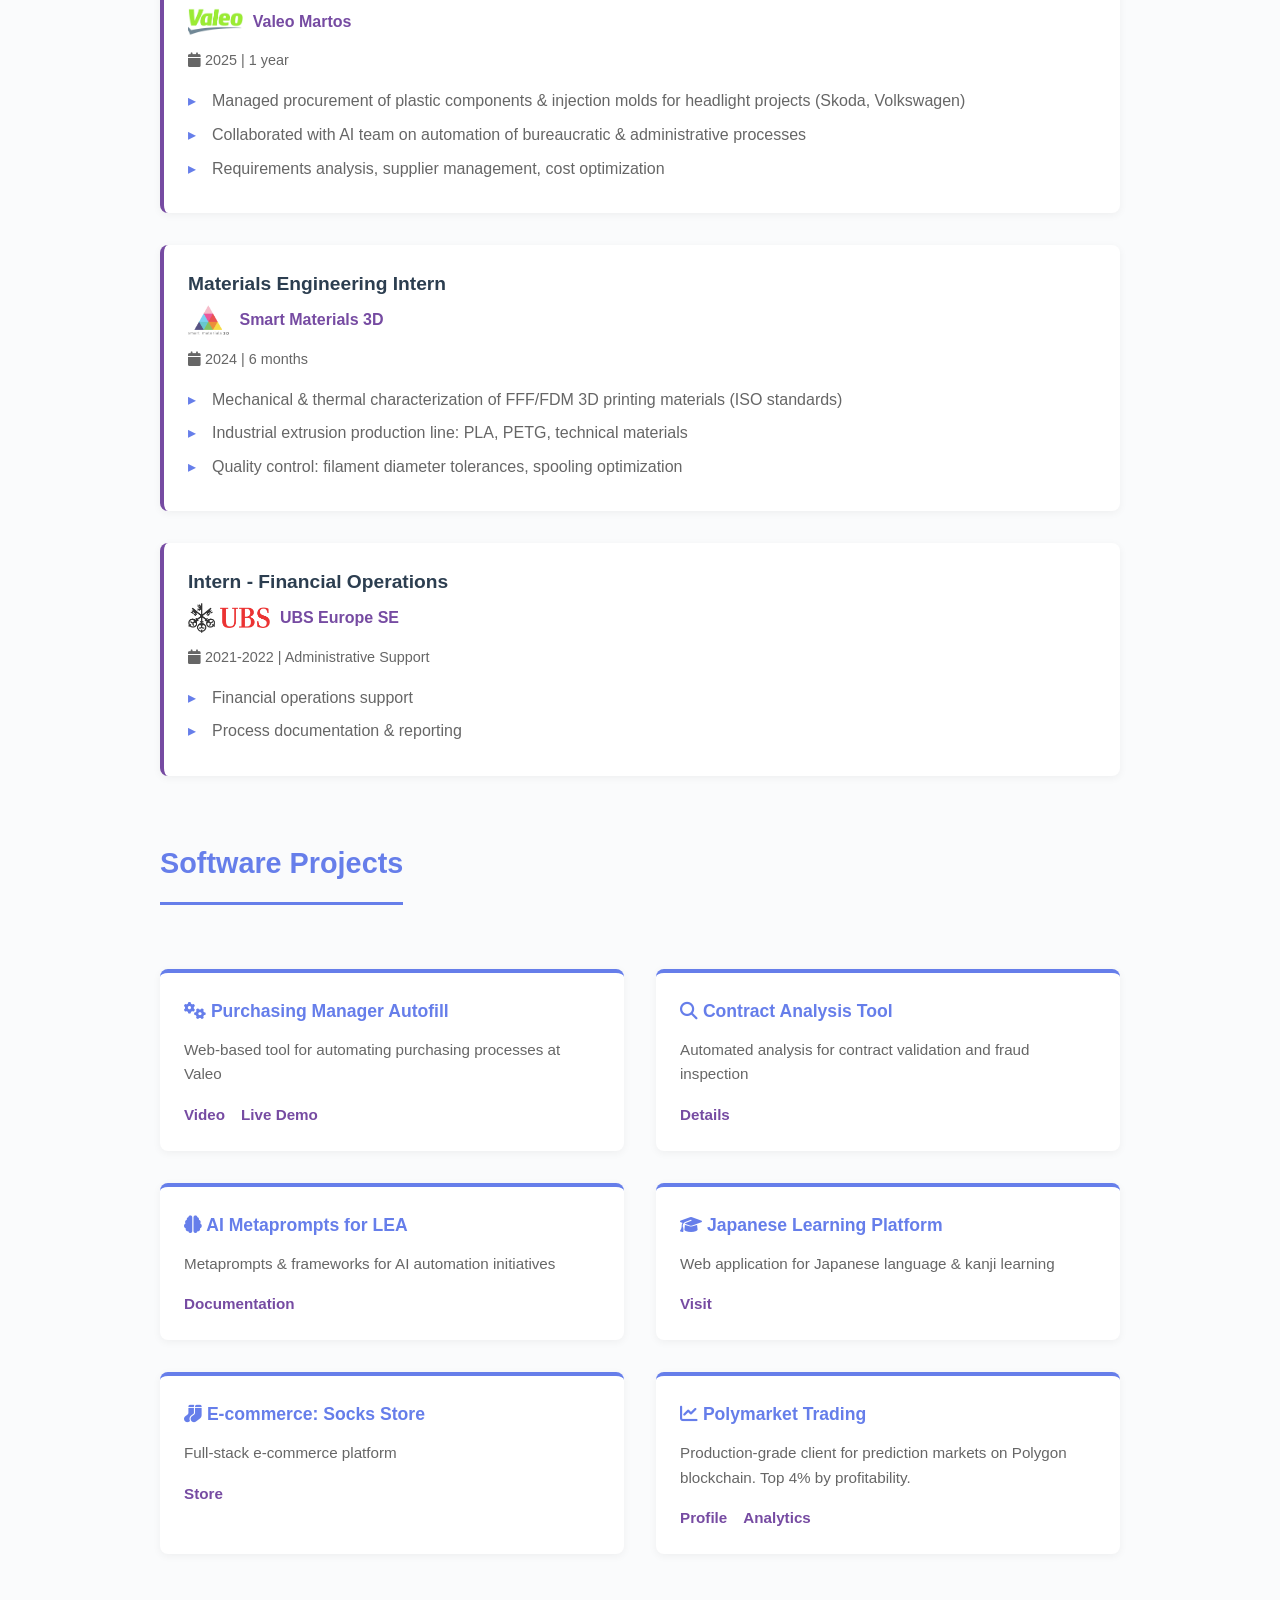
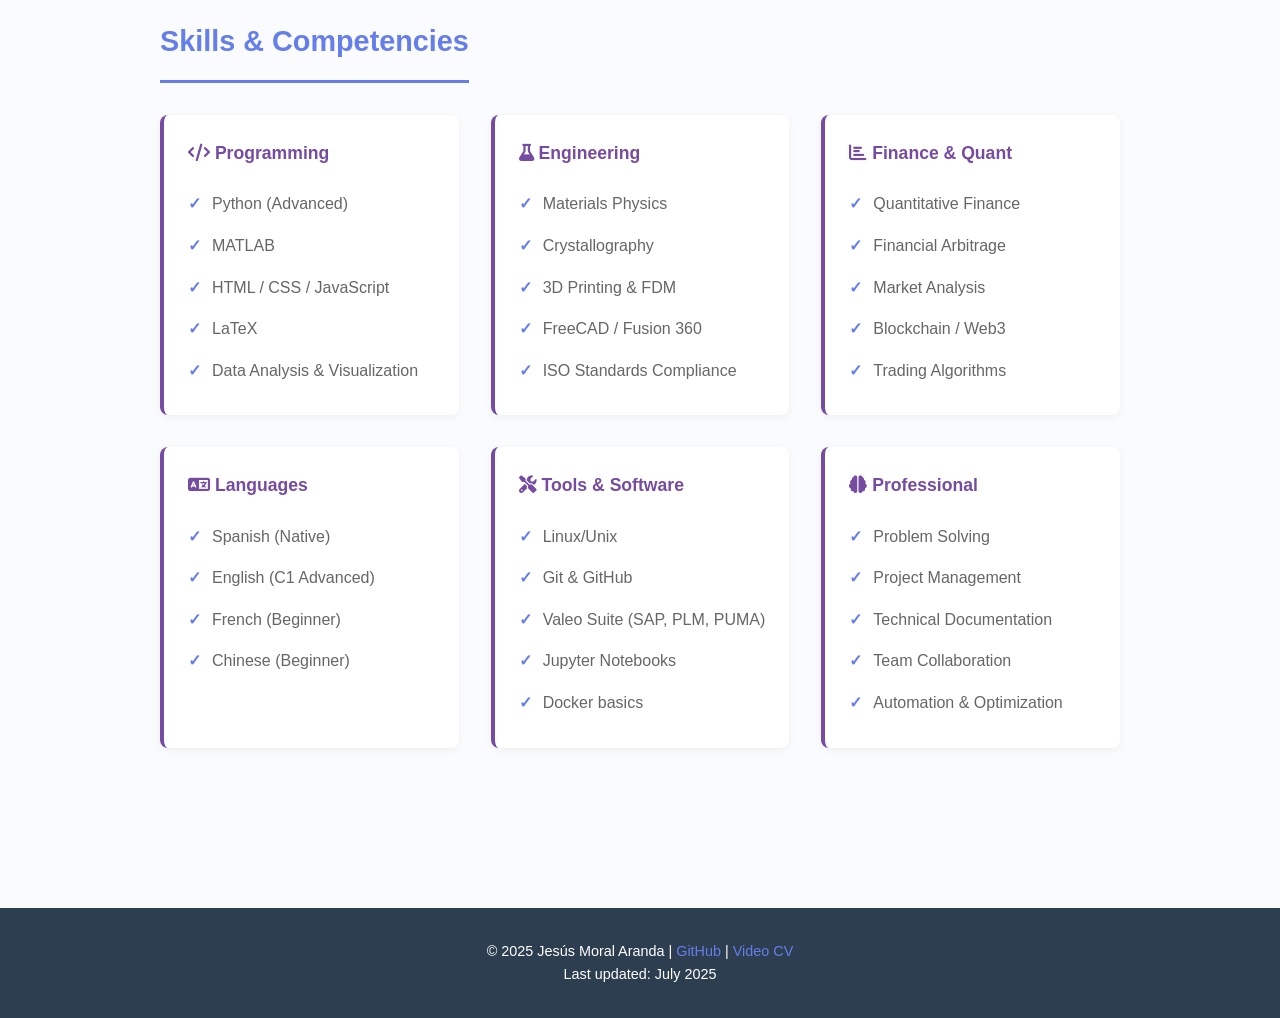
==== commit b2167f1d: "feat: add WeChat QR and update Physics thesis description (QLEDs)" ====
--- a/docs/index.html
+++ b/docs/index.html
@@ -24,7 +24,10 @@
                     <a href="https://github.com/jeshopenhauer" target="_blank"><i class="fab fa-github"></i> GitHub</a>
                     <a href="https://youtu.be/NktT4GF78wQ?si=XK__W5Q9fHBmczkT" target="_blank"><i class="fab fa-youtube"></i> Video CV</a>
                 </div>
-                <a href="cv.pdf" class="download-btn" download><i class="fas fa-download"></i> PDF CV</a>
+                <div style="display: flex; align-items: center; gap: 10px;">
+                    <a href="cv.pdf" class="download-btn" download><i class="fas fa-download"></i> PDF CV</a>
+                    <img src="qr_wechat.png" alt="WeChat QR" style="width: 60px; height: 60px; border-radius: 4px;">
+                </div>
             </div>
         </div>
     </header>
@@ -45,8 +48,7 @@
                     <ul>
                         <li>Advanced problem-solving & laboratory research</li>
                         <li>Complex systems analysis</li>
-                        <li>Computational physics</li>
-                    </ul>
+                        <li>Computational physics</li>                        <li><strong>Thesis:</strong> Quantum Dots Light-Emitting Diodes (QLEDs) by Fluorescence Spectroscopy</li>                    </ul>
                 </div>
 
                 <!-- University of Seville - Materials Engineering -->
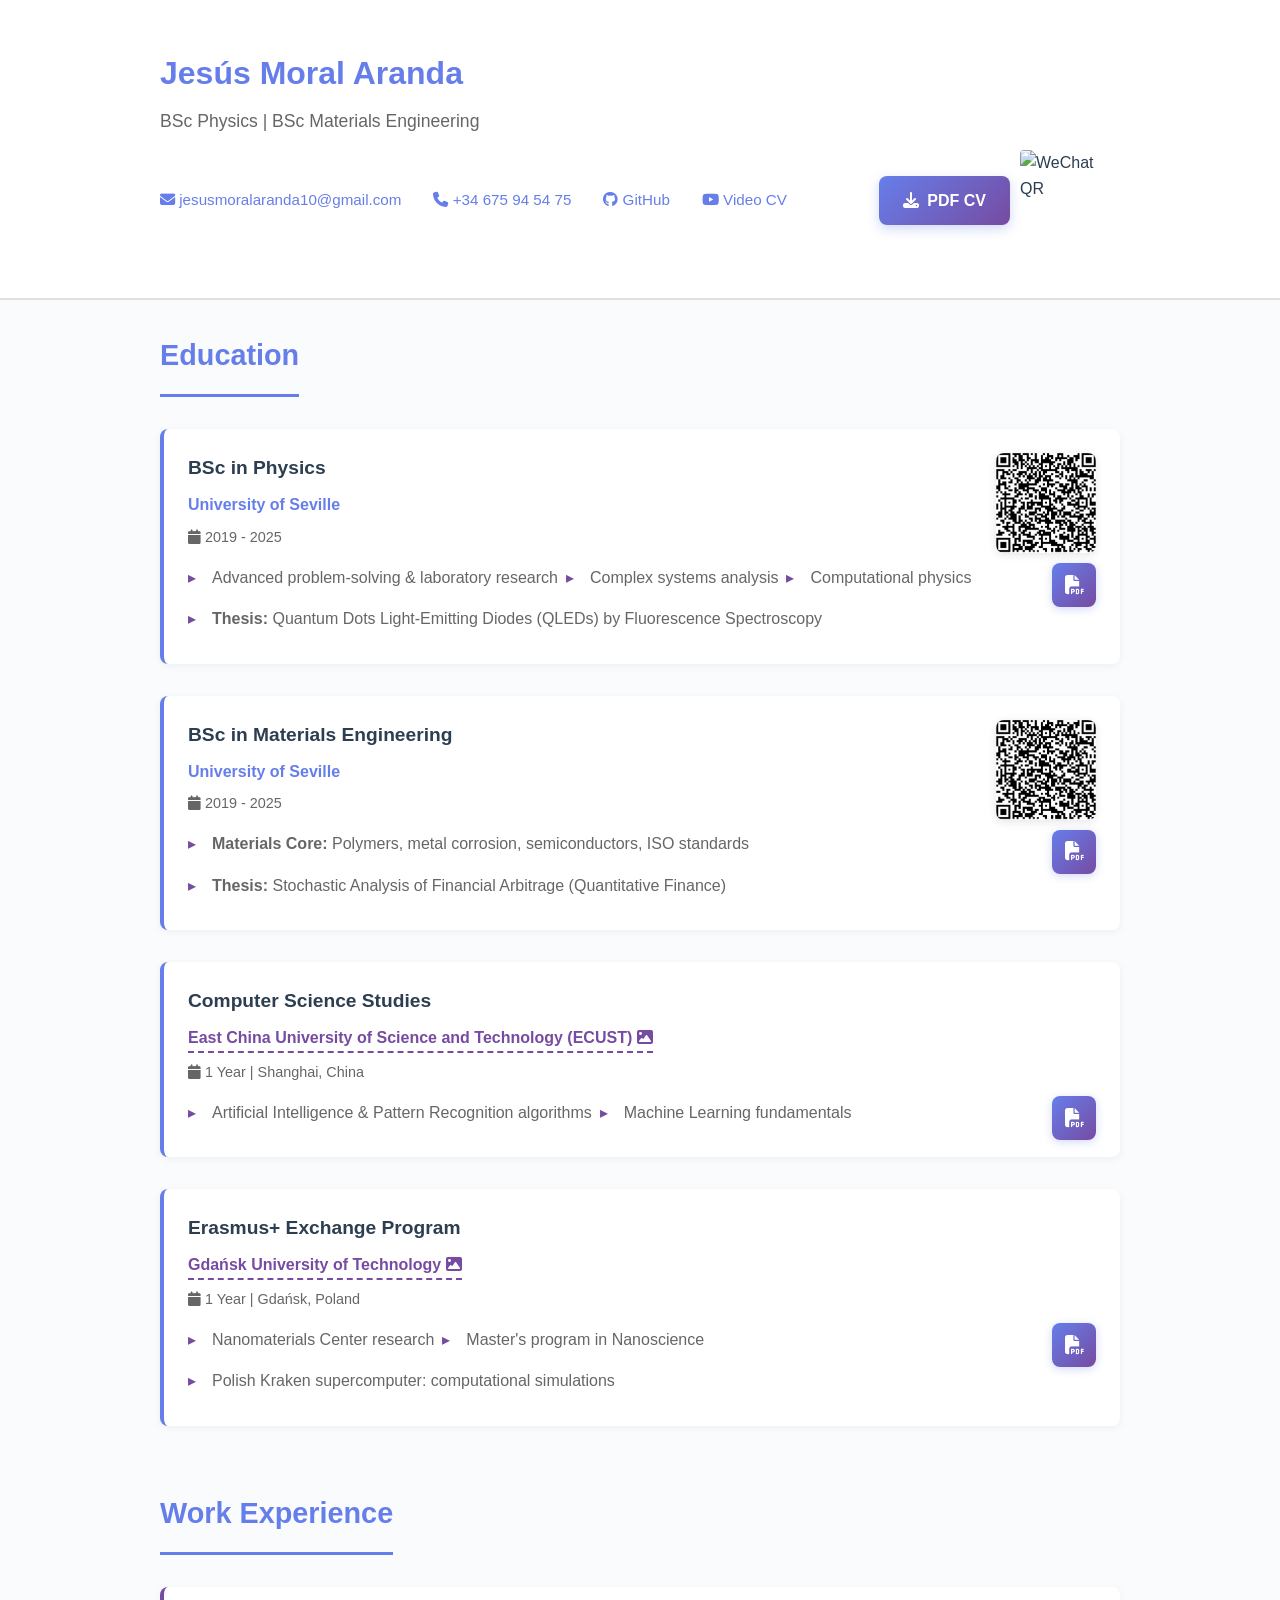
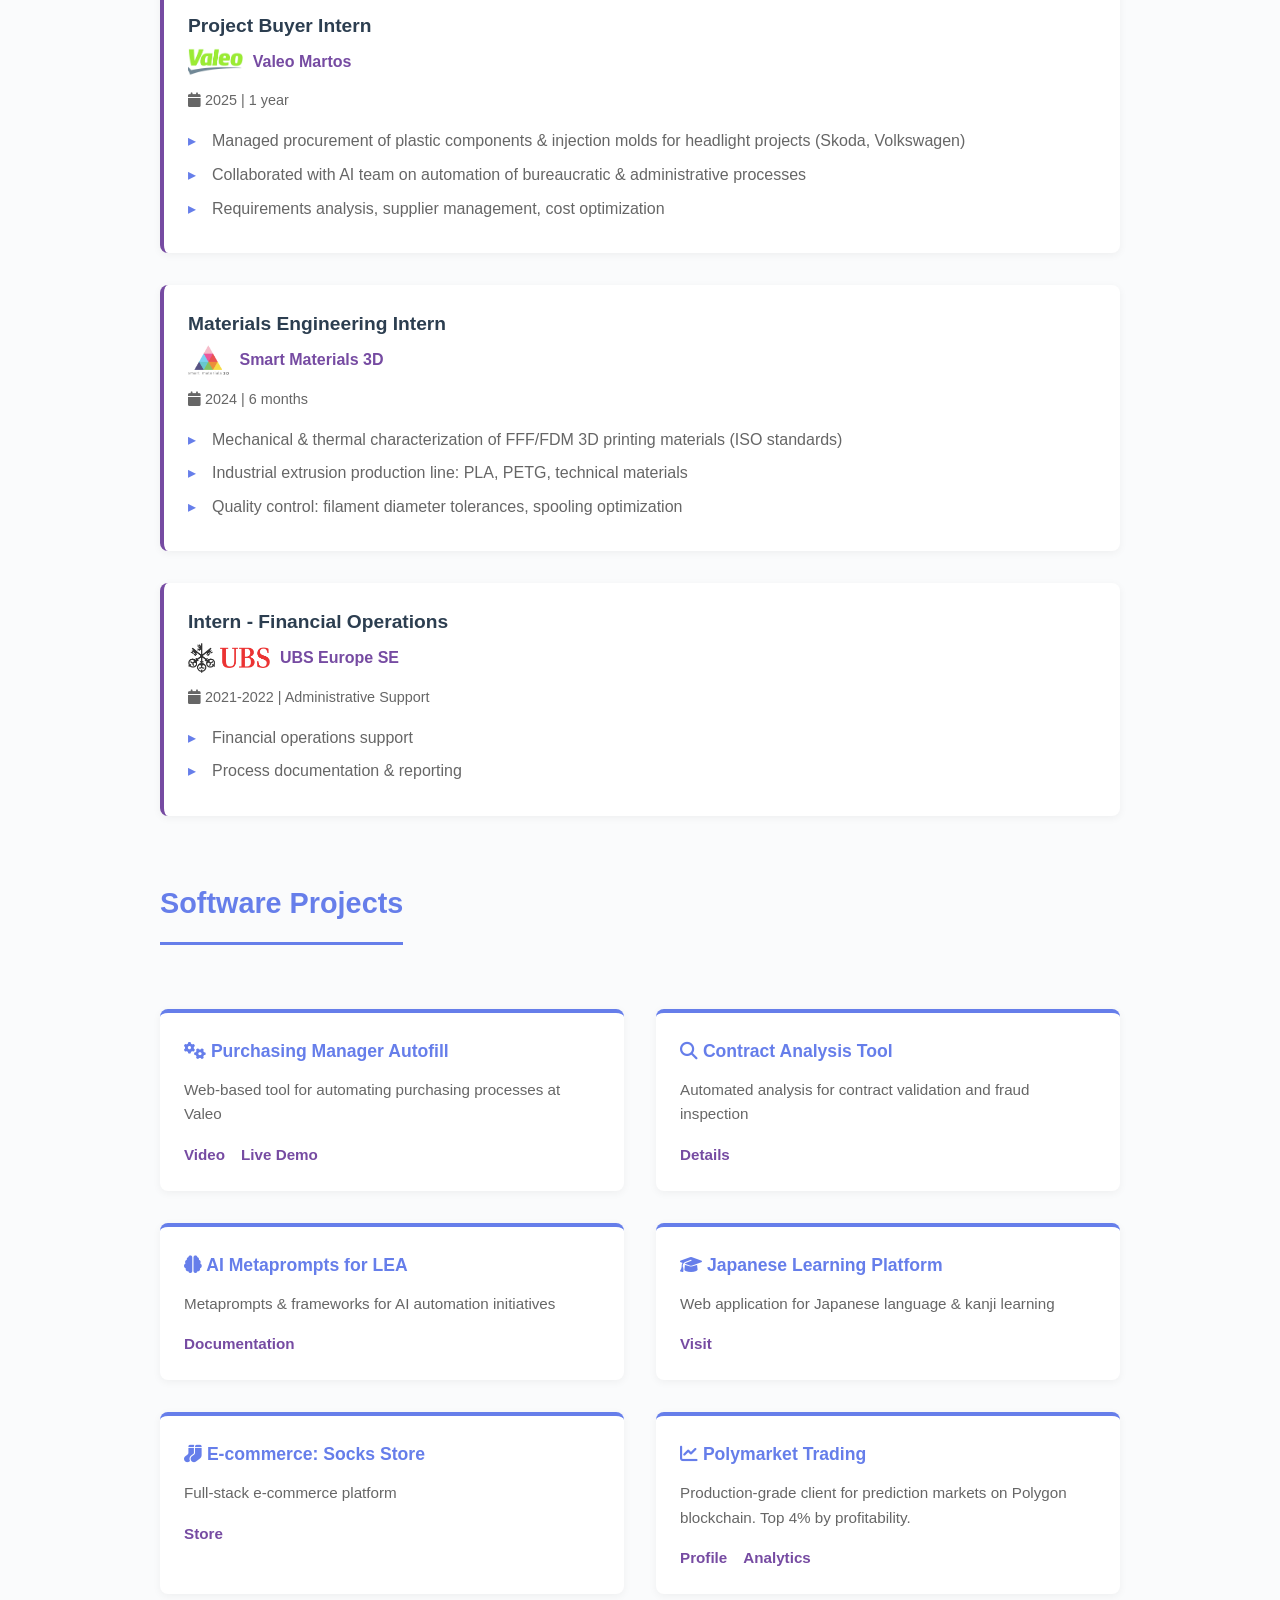
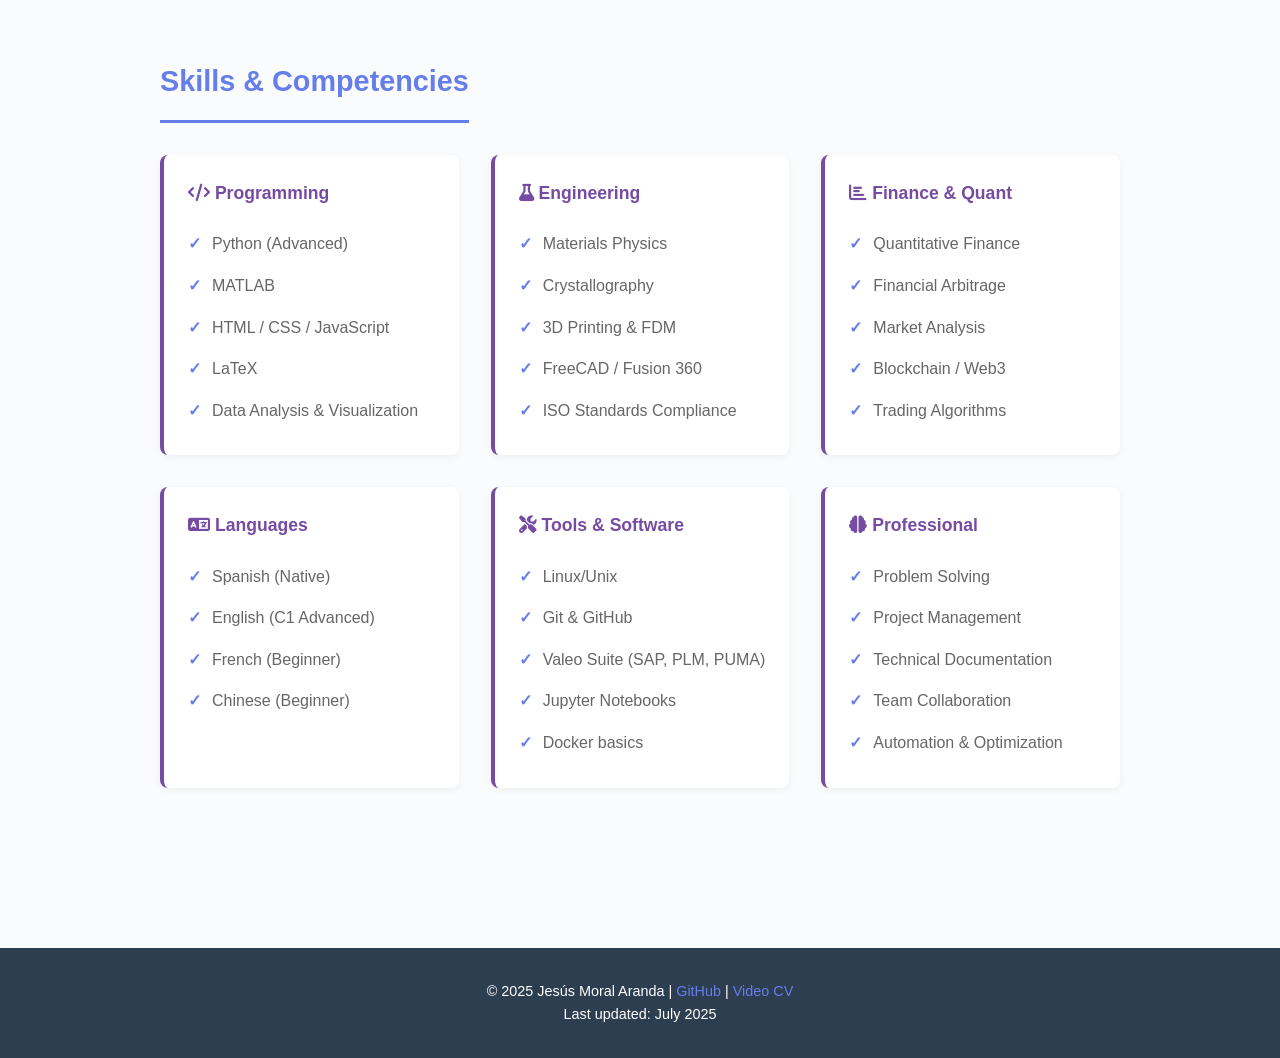
==== commit 3908dd50: "feat: add WeChat QR and update Physics thesis description (QLEDs)" ====
--- a/docs/index.html
+++ b/docs/index.html
@@ -26,7 +26,7 @@
                 </div>
                 <div style="display: flex; align-items: center; gap: 10px;">
                     <a href="cv.pdf" class="download-btn" download><i class="fas fa-download"></i> PDF CV</a>
-                    <img src="qr_wechat.png" alt="WeChat QR" style="width: 60px; height: 60px; border-radius: 4px;">
+                    <img src="qr_wechat.jpeg" alt="WeChat QR" style="width: 100px; height: 100px; border-radius: 4px;">
                 </div>
             </div>
         </div>
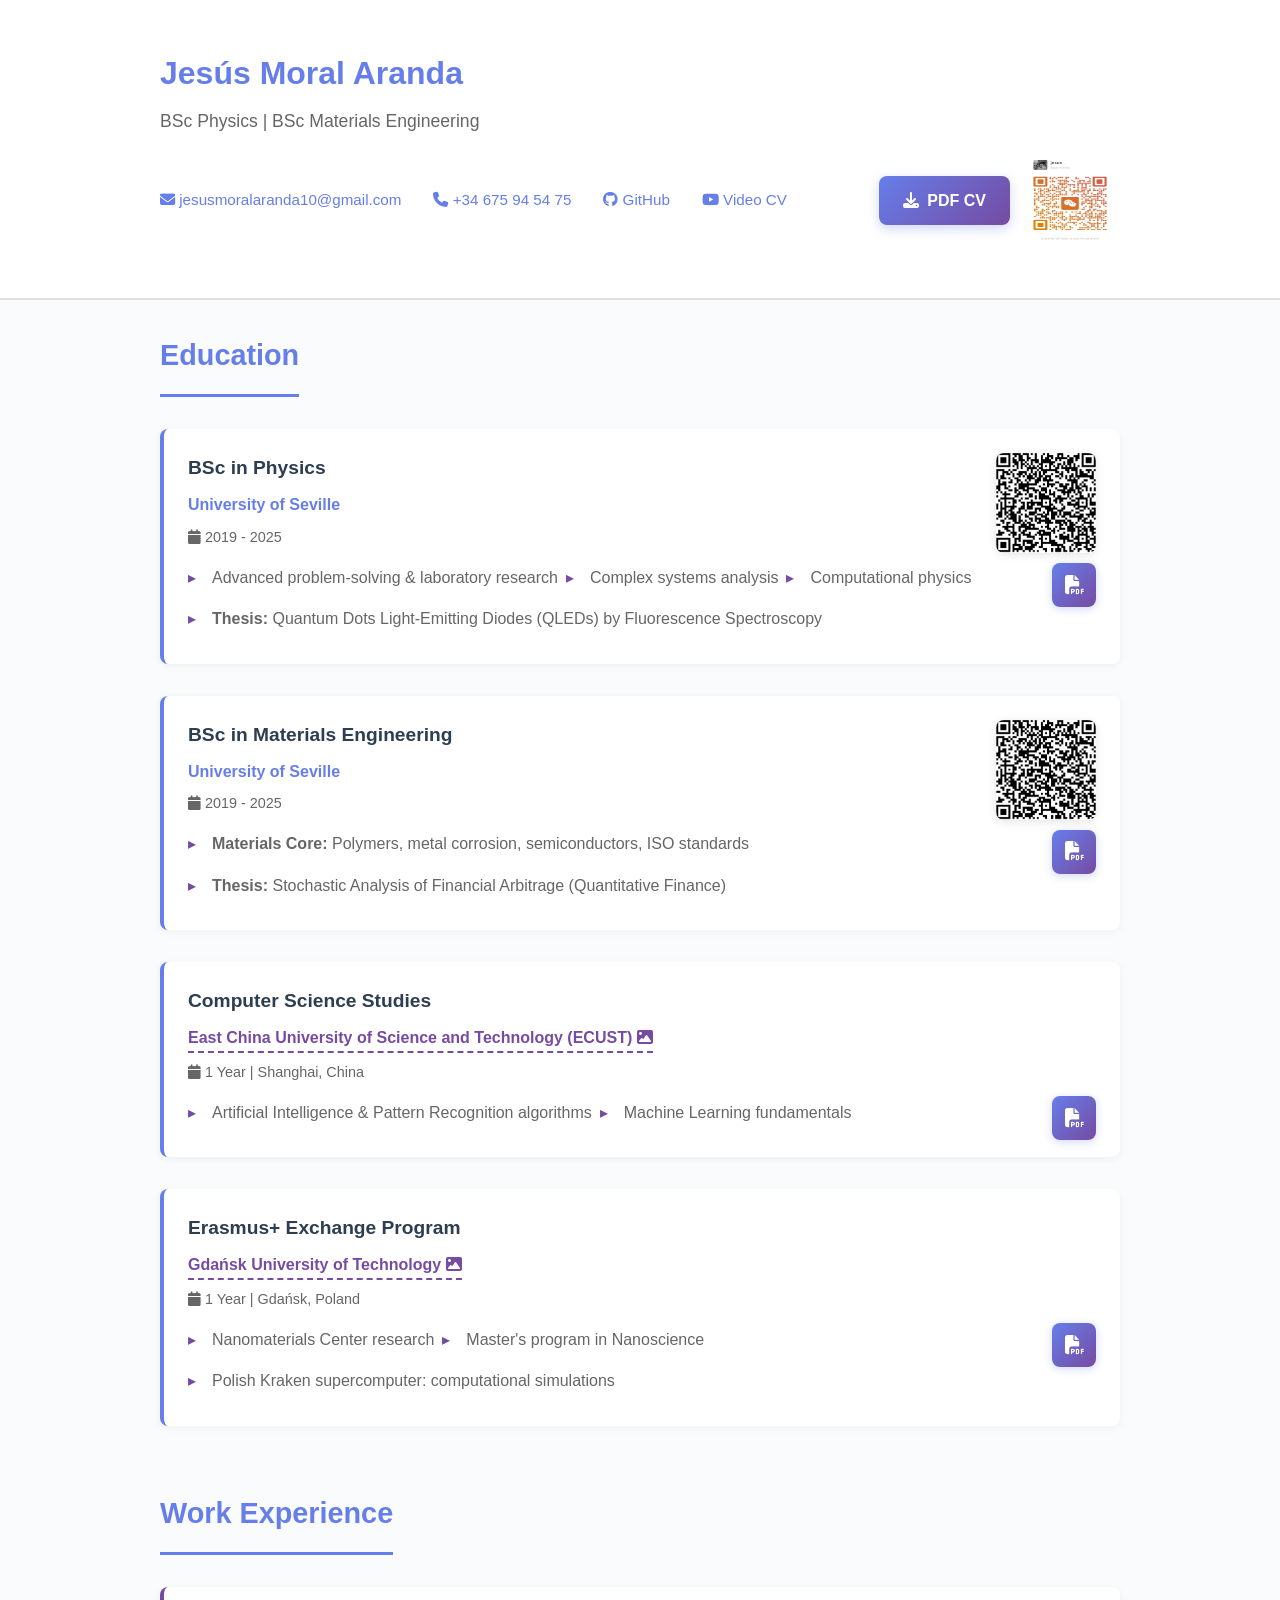
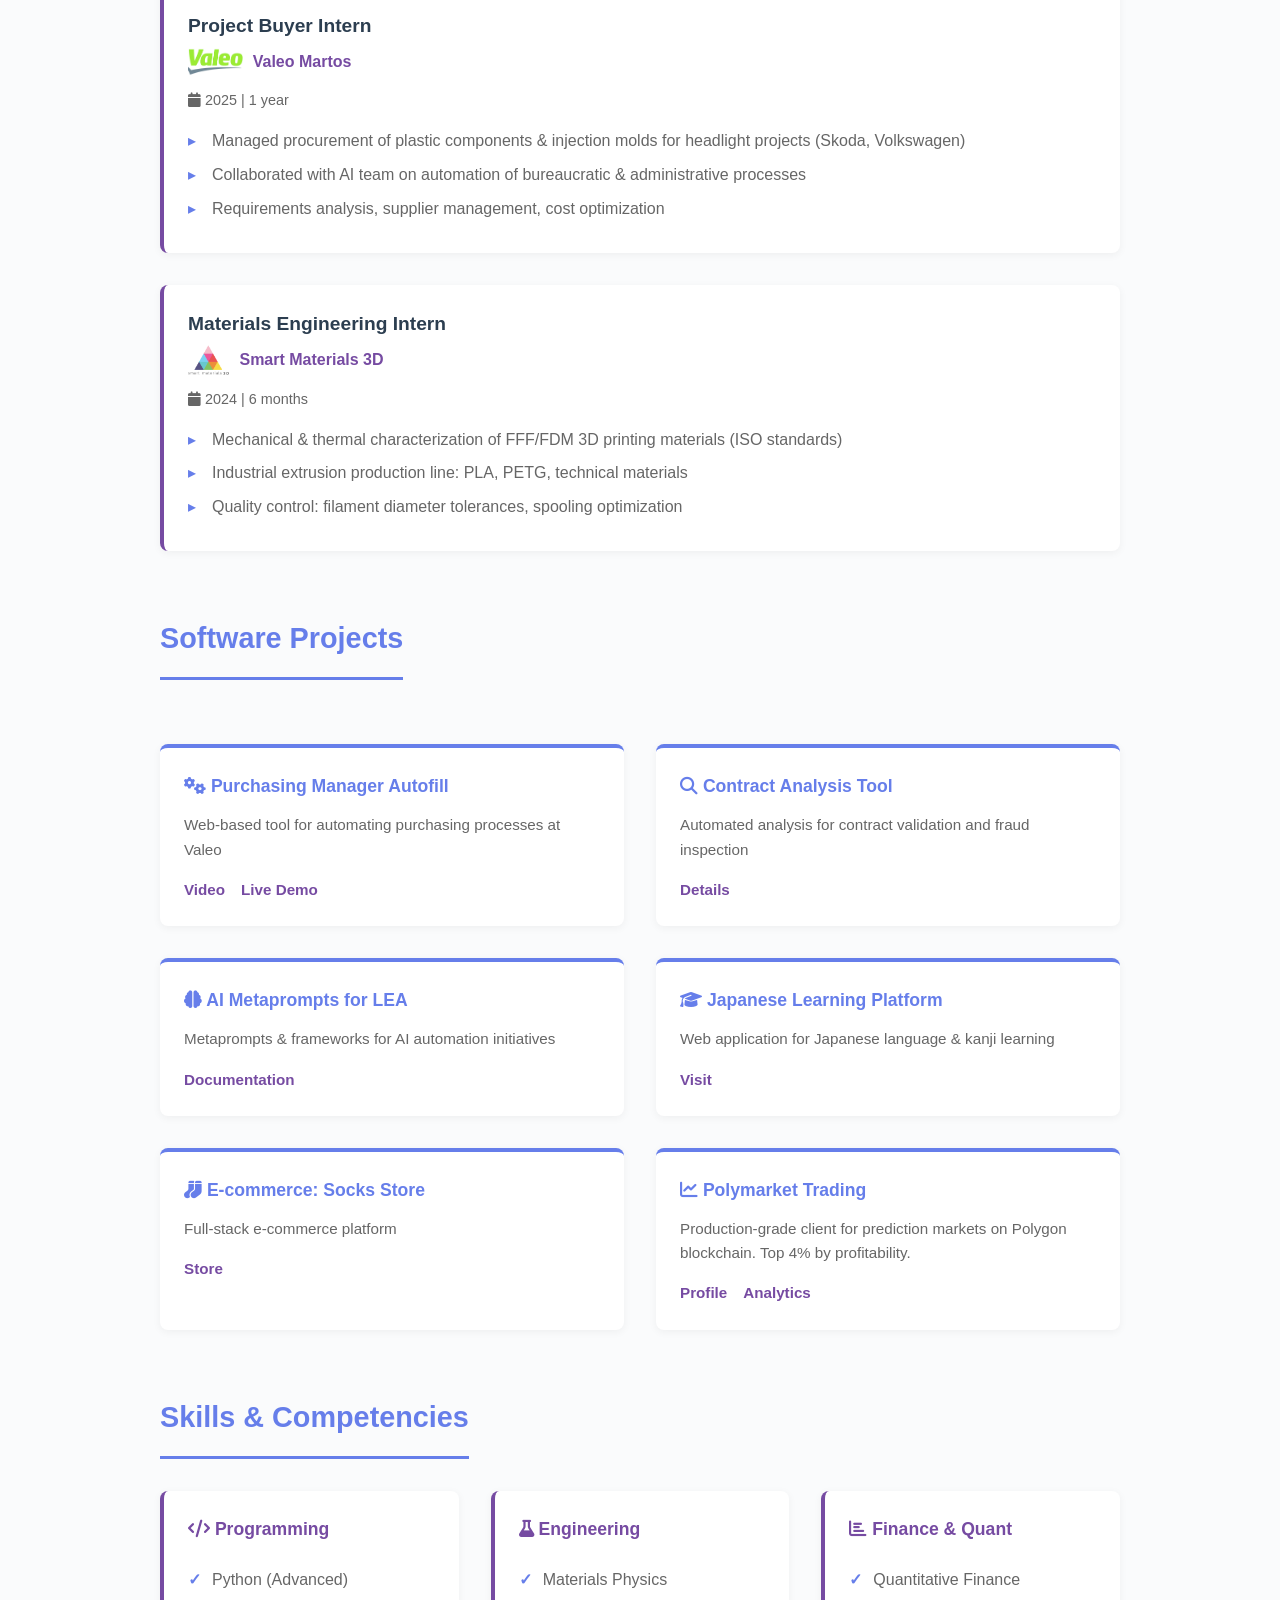
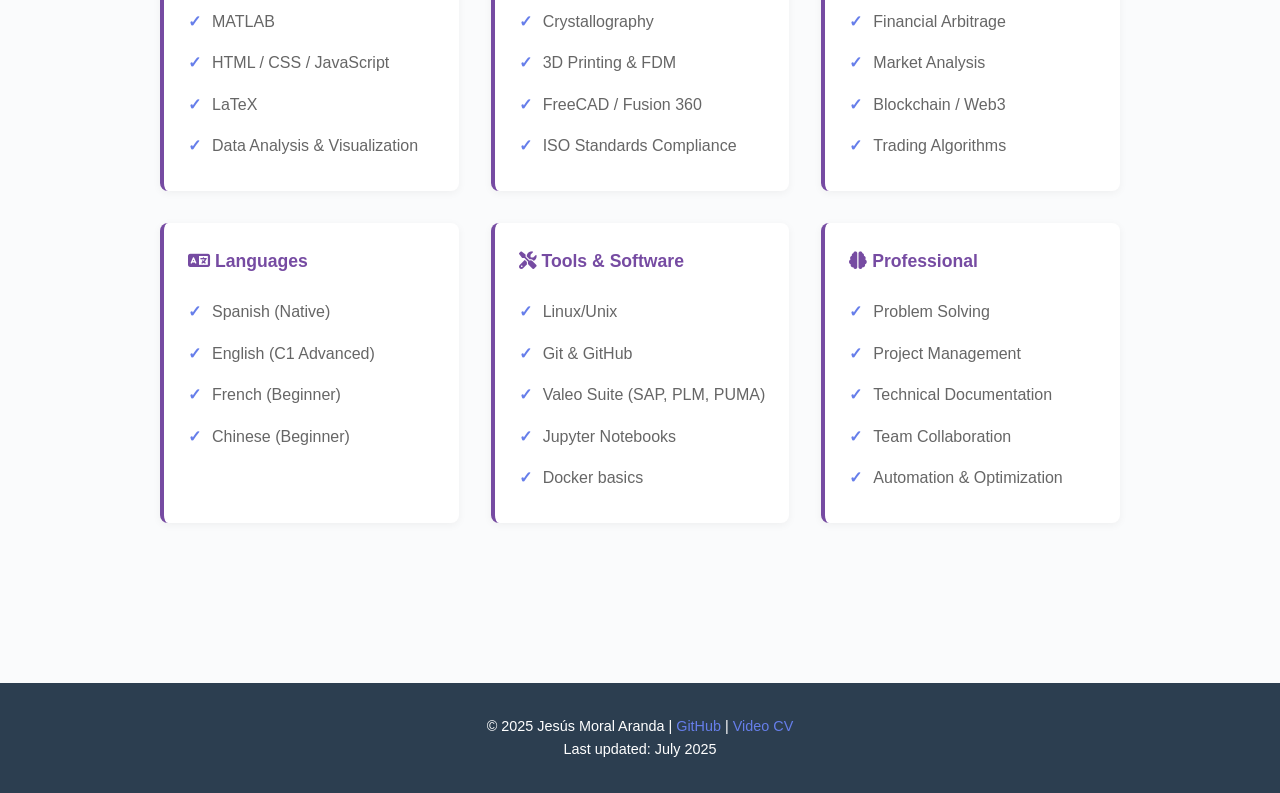
==== commit 282026b3: "Update index.html" ====
--- a/docs/index.html
+++ b/docs/index.html
@@ -130,18 +130,7 @@
                     </ul>
                 </div>
 
-                <!-- UBS -->
-                <div class="experience-item">
-                    <h3>Intern - Financial Operations</h3>
-                    <p class="company"><img src="UBS_Logo.png" alt="UBS Logo" title="UBS"> UBS Europe SE</p>
-                    <p class="duration"><i class="fas fa-calendar"></i> 2021-2022 | Administrative Support</p>
-                    <ul>
-                        <li>Financial operations support</li>
-                        <li>Process documentation & reporting</li>
-                    </ul>
-                </div>
-
-            </div>
+             
         </section>
 
         <!-- PROJECTS SECTION -->
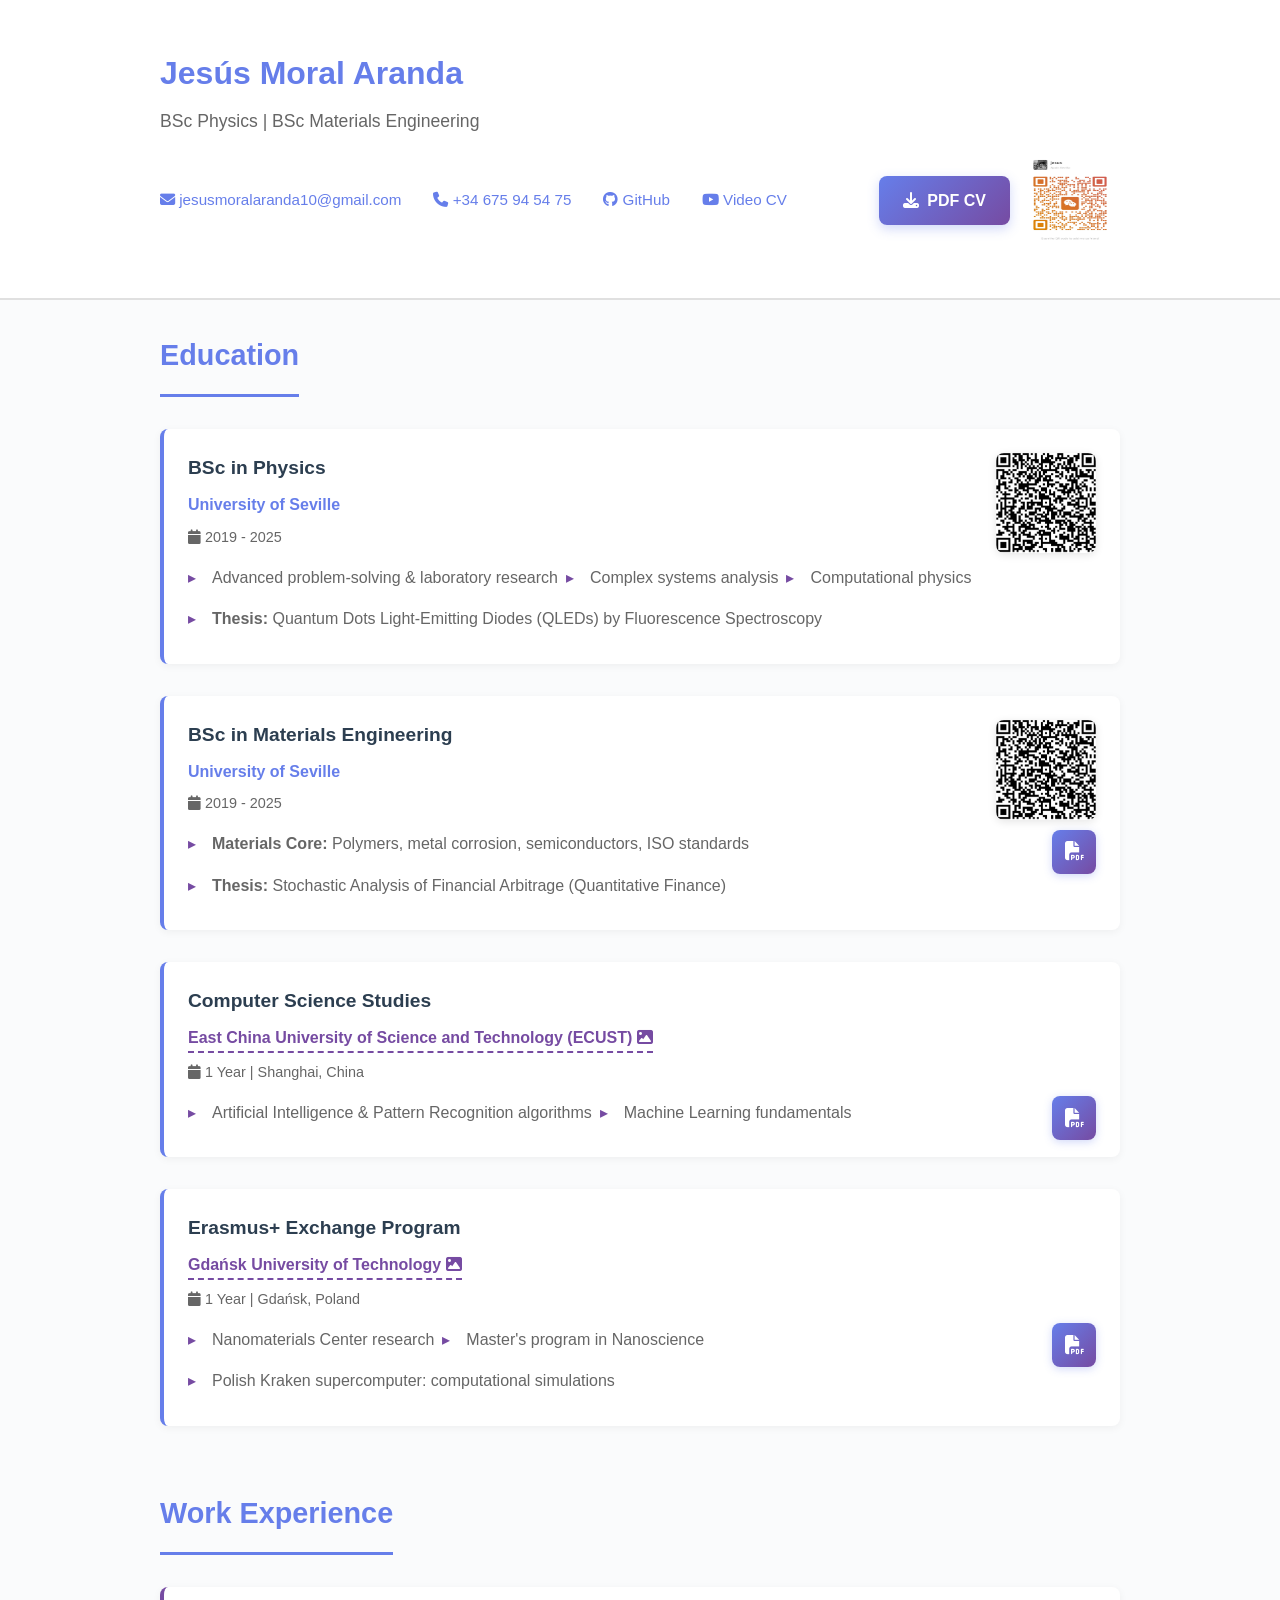
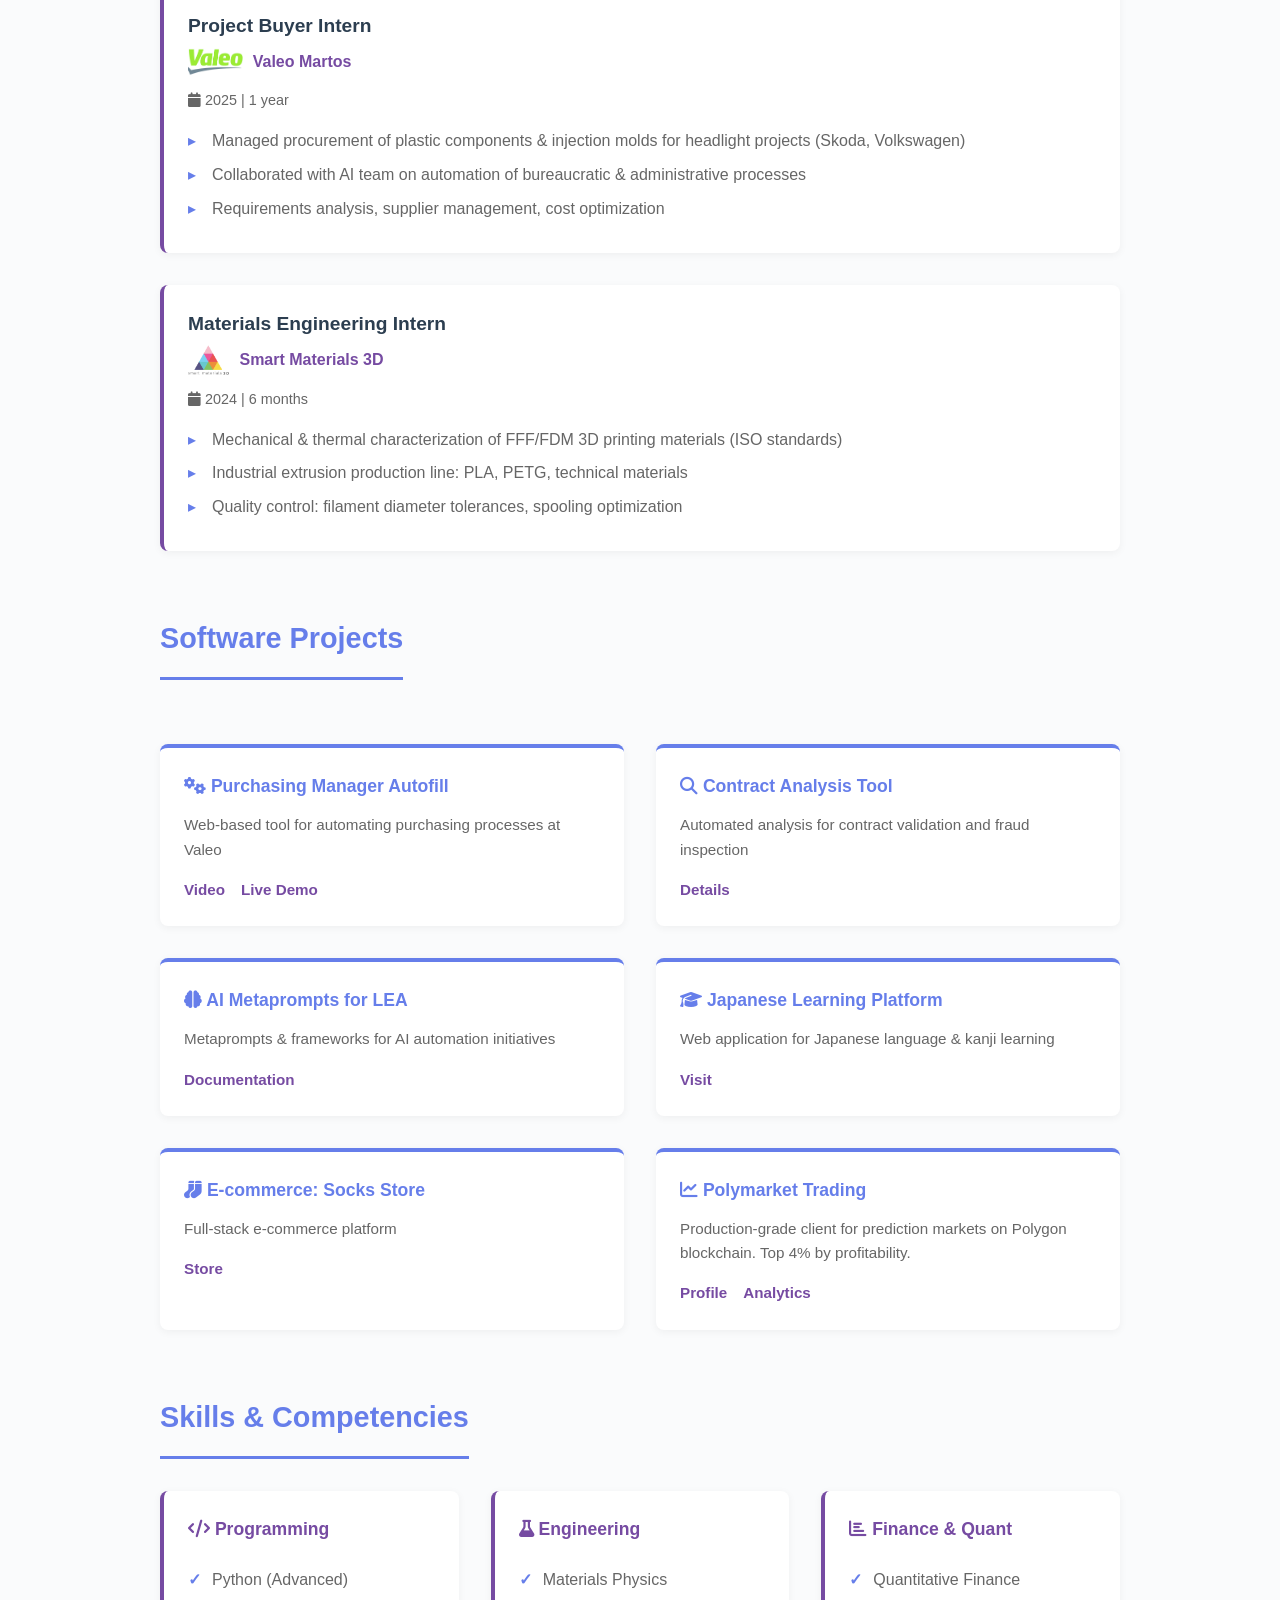
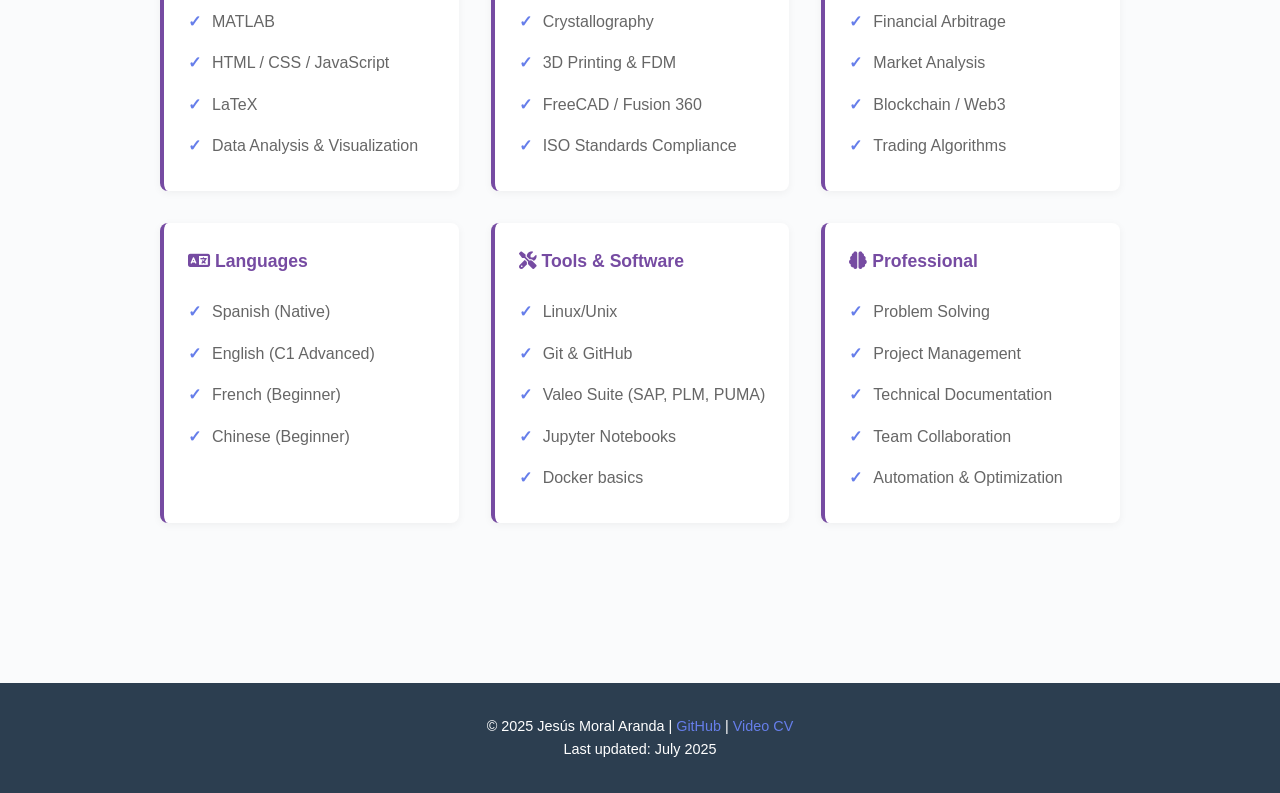
==== commit aa2b40c7: "Update index.html" ====
--- a/docs/index.html
+++ b/docs/index.html
@@ -44,7 +44,7 @@
                     <p class="institution">University of Seville</p>
                     <p class="duration"><i class="fas fa-calendar"></i> 2019 - 2025</p>
                     <img src="qr.png" alt="QR Code" class="qr-code">
-                    <button class="pdf-button" onclick="openPdfModal('tfg_physics.pdf')" title="View Thesis"><i class="fas fa-file-pdf"></i></button>
+                   
                     <ul>
                         <li>Advanced problem-solving & laboratory research</li>
                         <li>Complex systems analysis</li>
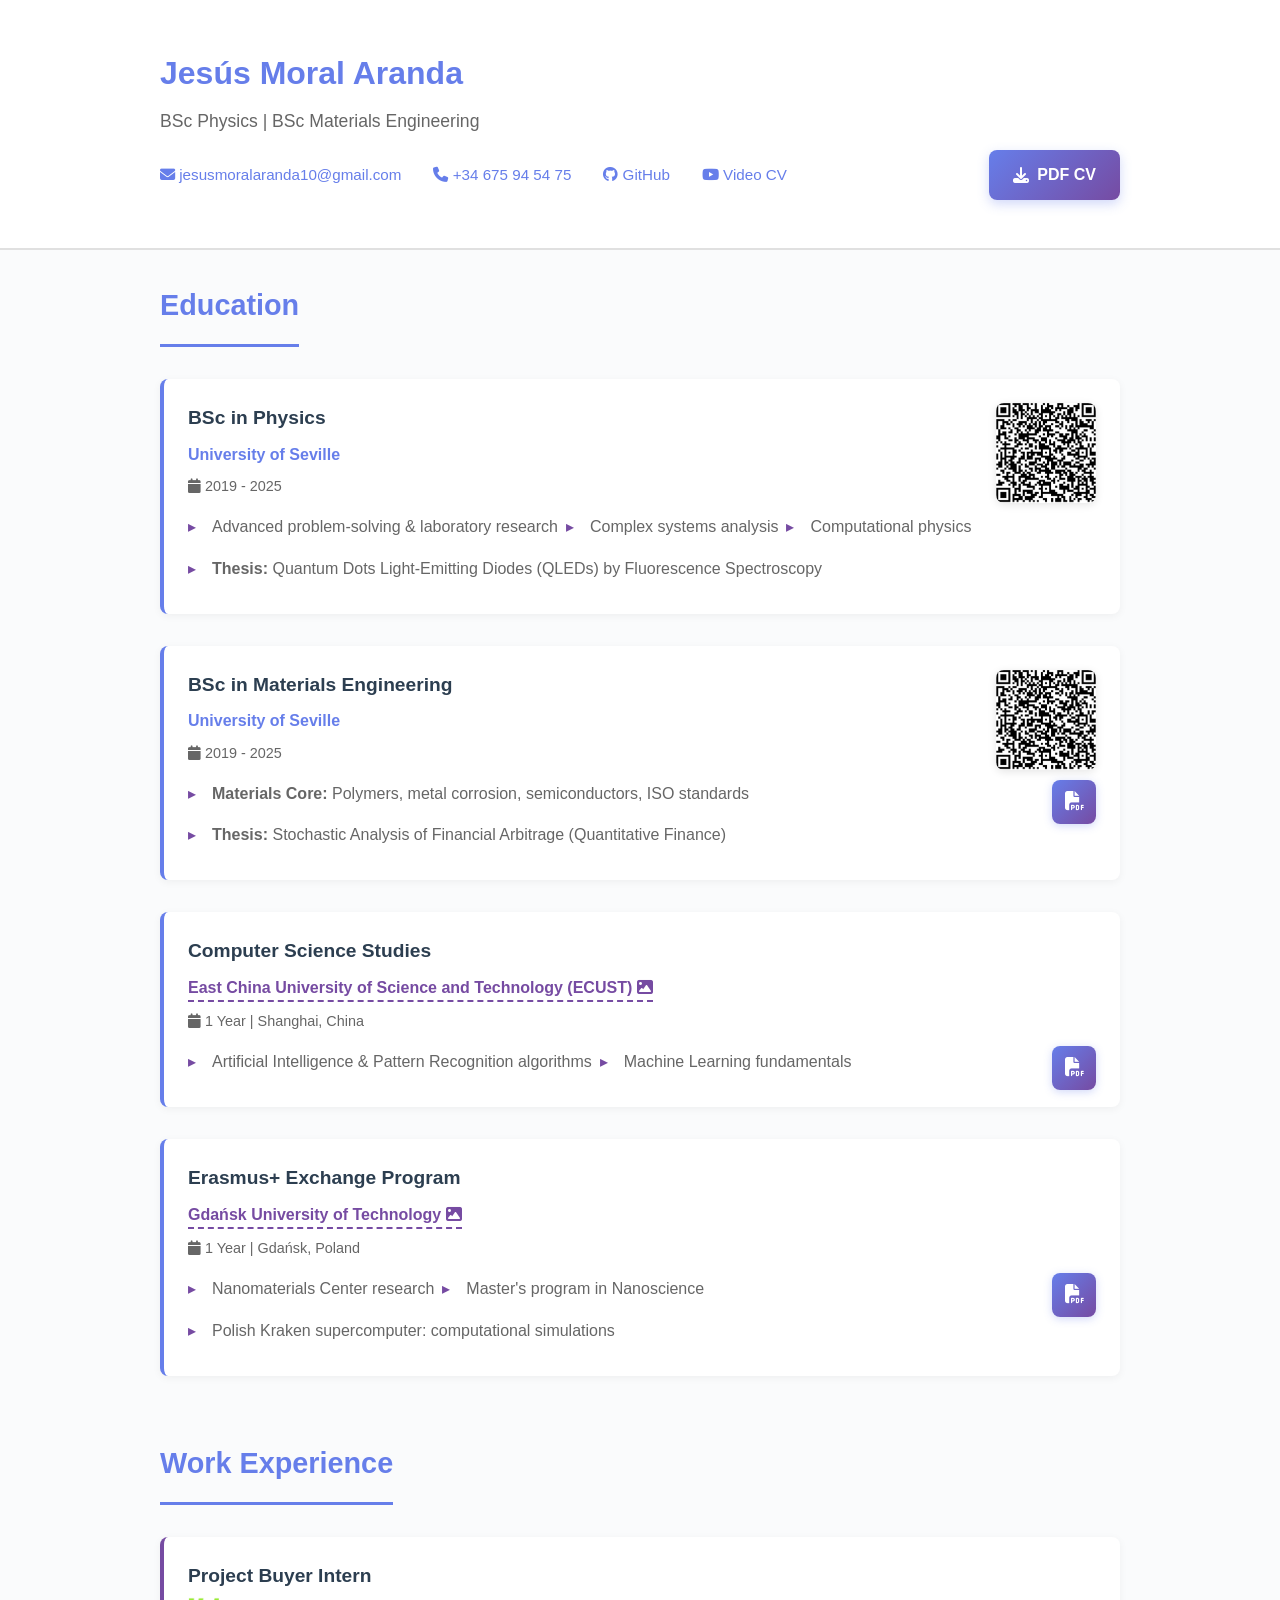
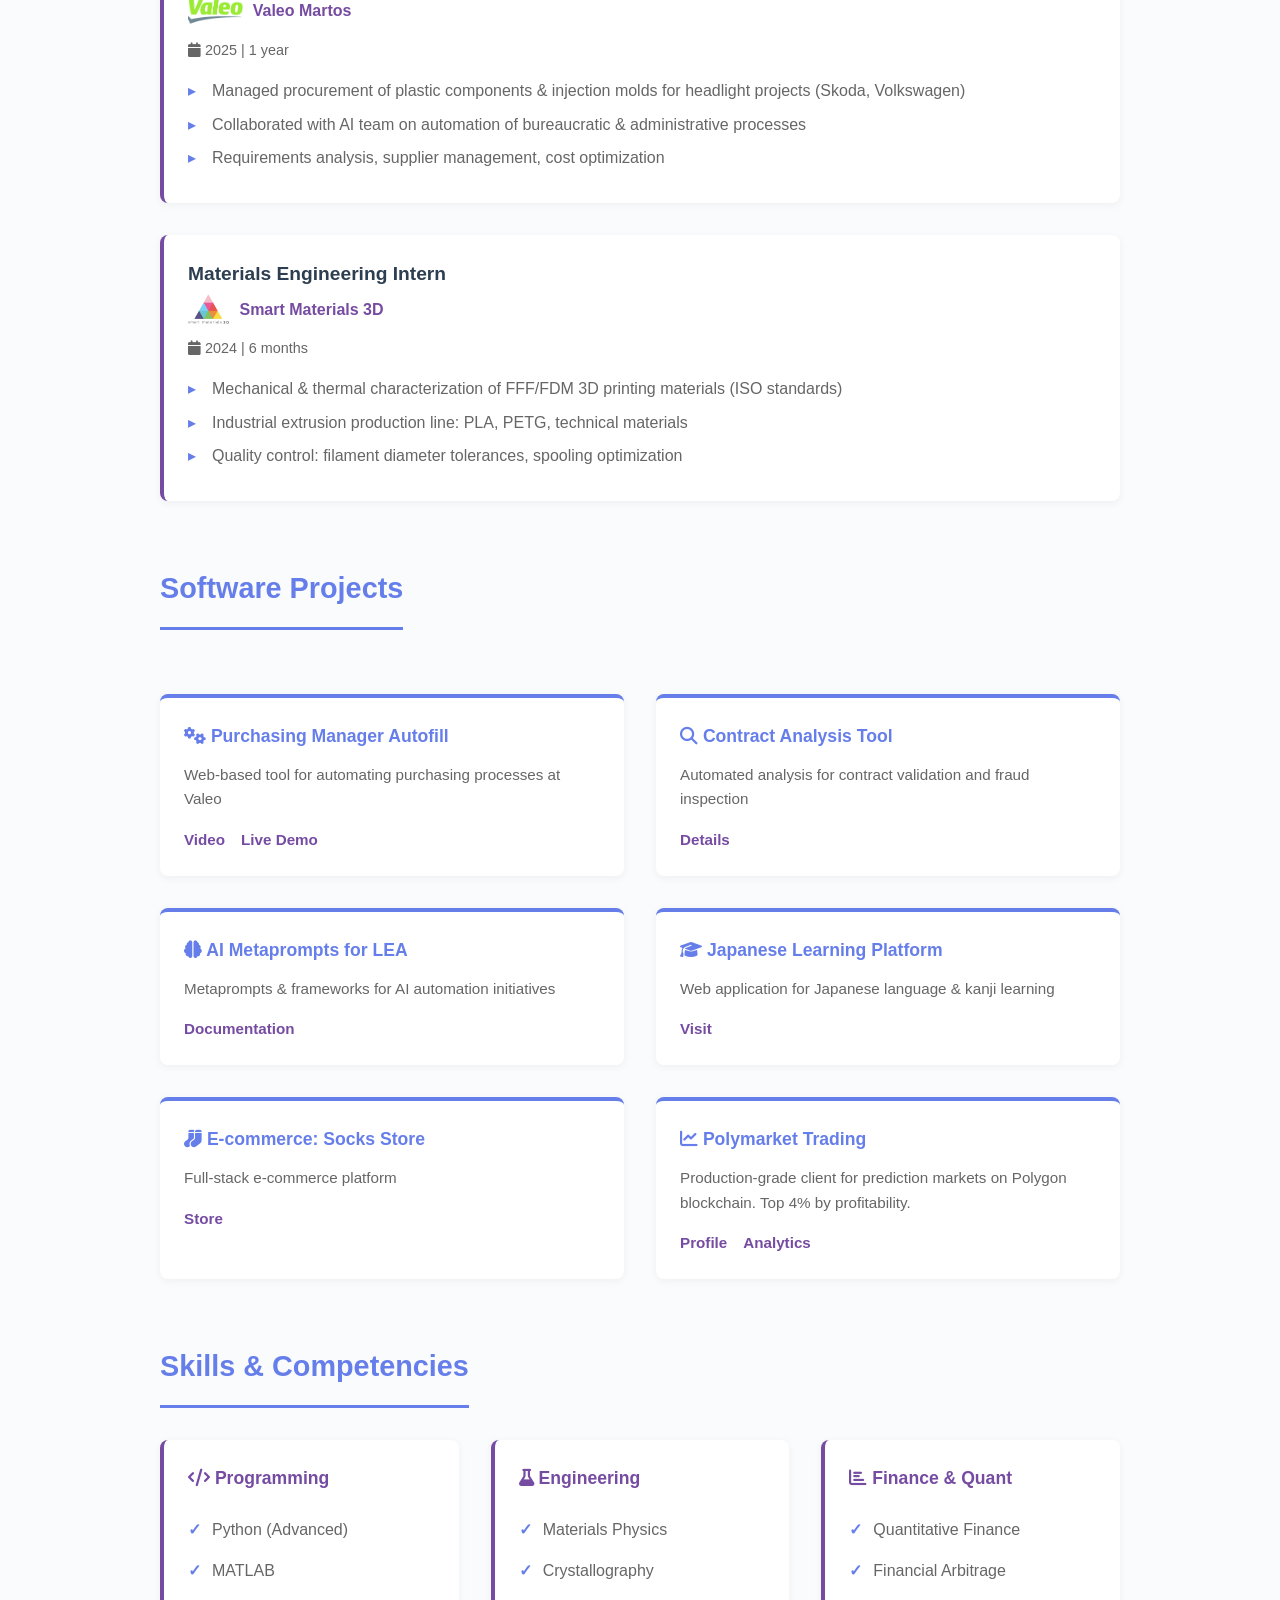
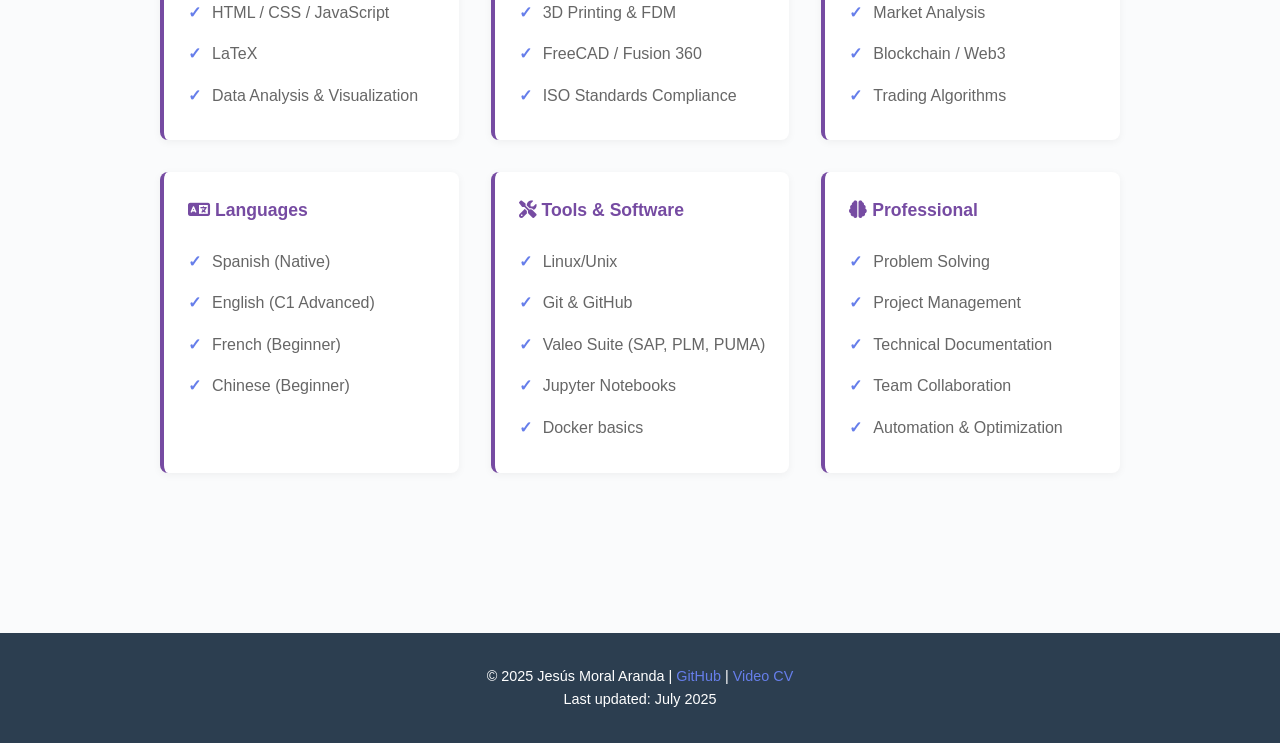
==== commit e75a337e: "Update index.html" ====
--- a/docs/index.html
+++ b/docs/index.html
@@ -25,8 +25,8 @@
                     <a href="https://youtu.be/NktT4GF78wQ?si=XK__W5Q9fHBmczkT" target="_blank"><i class="fab fa-youtube"></i> Video CV</a>
                 </div>
                 <div style="display: flex; align-items: center; gap: 10px;">
-                    <a href="cv.pdf" class="download-btn" download><i class="fas fa-download"></i> PDF CV</a>
-                    <img src="qr_wechat.jpeg" alt="WeChat QR" style="width: 100px; height: 100px; border-radius: 4px;">
+                    <a href="CV-1.pdf" class="download-btn" download><i class="fas fa-download"></i> PDF CV</a>
+                   
                 </div>
             </div>
         </div>
